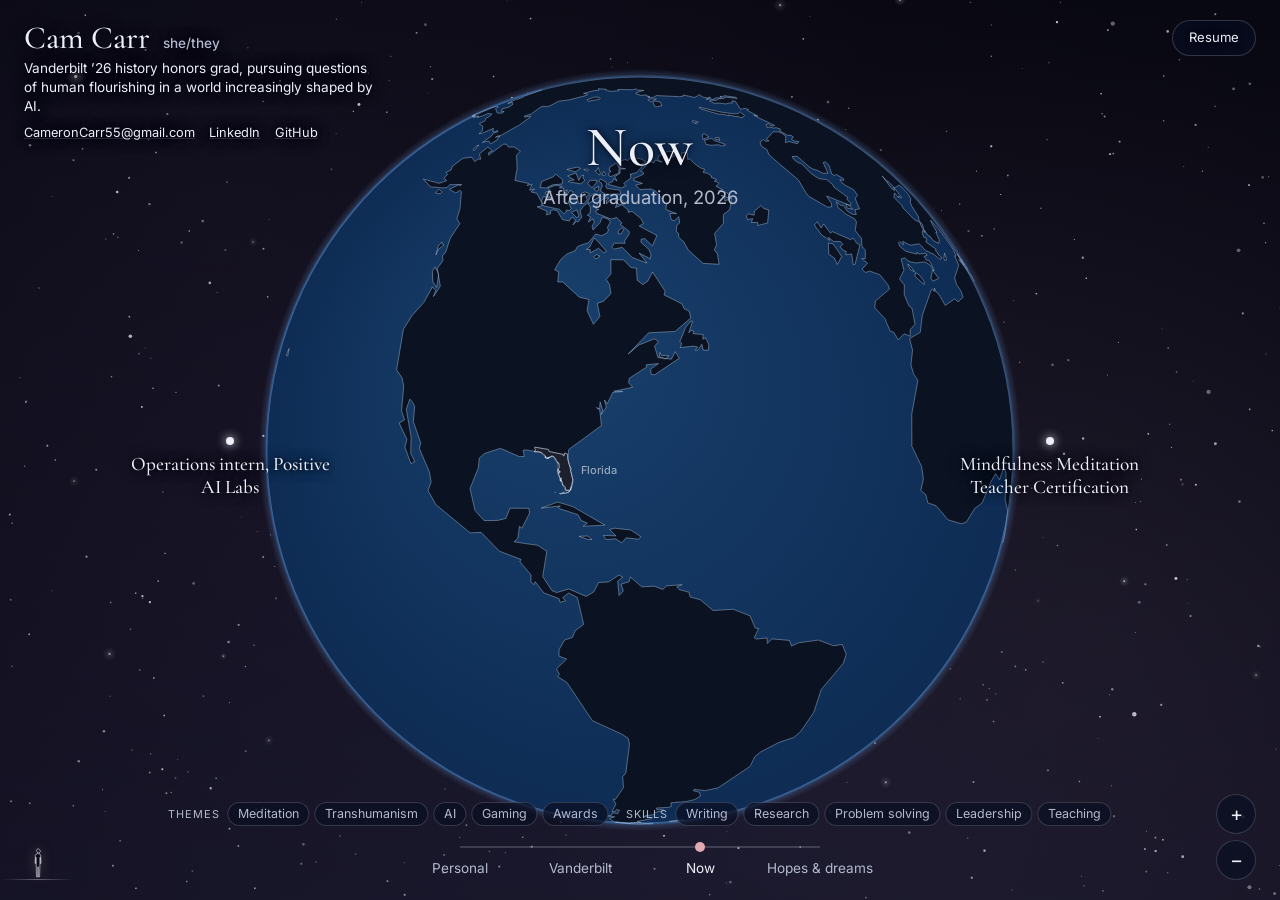
==== index.html @ 21057e34 "Add a plain resume page; correct the Vanderbilt Gaming board story A Resume button (top right, every" ====
<!doctype html>
<html lang="en">
<head>
  <meta charset="utf-8">
  <meta name="viewport" content="width=device-width, initial-scale=1">
  <!-- Link previews (LinkedIn, Slack, iMessage...) read this static text
       without running JavaScript, so it is written out here. main.js still
       sets the tab title from SETTINGS. Keep these in step with content.js. -->
  <title>Cam Carr</title>
  <meta name="description" content="Cam Carr (Cameron Carr): Vanderbilt '26 history honors grad, pursuing questions of human flourishing in a world increasingly shaped by AI. A zoomable map of a life.">
  <link rel="canonical" href="https://cameroncarr-likesfish.github.io/">
  <meta property="og:type" content="website">
  <meta property="og:url" content="https://cameroncarr-likesfish.github.io/">
  <meta property="og:title" content="Cam Carr">
  <meta property="og:description" content="Vanderbilt '26 history honors grad, pursuing questions of human flourishing in a world increasingly shaped by AI. A zoomable map of a life.">
  <meta property="og:image" content="https://cameroncarr-likesfish.github.io/preview.jpg">
  <meta property="og:image:width" content="1200">
  <meta property="og:image:height" content="630">
  <meta property="og:image:alt" content="Cam Carr: a small figure on Earth's horizon under a night sky">
  <meta name="twitter:card" content="summary_large_image">
  <meta name="theme-color" content="#050814">
  <link rel="icon" href="data:image/svg+xml,%3Csvg xmlns='http://www.w3.org/2000/svg' viewBox='0 0 32 32'%3E%3Crect width='32' height='32' rx='7' fill='%23050814'/%3E%3Cpath d='M16 5 L18.2 13.8 L27 16 L18.2 18.2 L16 27 L13.8 18.2 L5 16 L13.8 13.8 Z' fill='%23e3a9b3'/%3E%3C/svg%3E">
  <link rel="stylesheet" href="styles.css">
  <script src="content.js" defer></script>
  <script src="geo.js" defer></script>
  <script src="cosmos.js" defer></script>
  <script src="starfield.js" defer></script>
  <script src="main.js" defer></script>
</head>
<body>
  <!-- Visual layers. Everything below is positioned with CSS, so the order
       here is the keyboard and screen-reader order: header, map, tags,
       timeline, zoom, then the item panel. -->
  <canvas id="sky" aria-hidden="true"></canvas>
  <canvas id="lines" aria-hidden="true"></canvas>

  <header class="site-header">
    <h1 class="identity">
      <span class="identity__name"></span>
      <span class="identity__pronouns"></span>
    </h1>
    <p class="identity__full"></p>
    <p class="identity__tagline"></p>
    <ul class="contact" aria-label="Contact"></ul>
  </header>

  <!-- A plain resume, for visitors who'd rather not zoom. Visible in every era. -->
  <a class="resume-link" href="resume.html"></a>

  <div class="position">
    <div role="status" aria-live="polite">
      <span class="position__label">You are in</span>
      <span class="position__era"></span>
      <span class="position__sub"></span>
    </div>
    <p class="hint"></p>
    <p class="position__sky"></p>
  </div>

  <main id="stage" aria-label="Map of eras">
    <!-- The eras live in #world, which zooms toward an item for a sub-zoom. -->
    <div id="world"></div>
  </main>

  <!-- A sub-zoom: an item's own small sky (e.g. coursework). Filled from
       DETAILS in content.js. -->
  <section class="detail" id="detail" aria-labelledby="detail-title" inert>
    <div class="detail__scroll" data-scrollable>
    <div class="detail__inner">
      <button type="button" class="btn detail__back"></button>
      <h2 class="detail__title" id="detail-title" tabindex="-1"></h2>
      <p class="detail__subtitle"></p>
      <ul class="detail__stats"></ul>
      <div class="detail__groups"></div>
    </div>
    </div>
  </section>

  <!-- A small figure looking up at the sky. It shrinks as the view moves
       toward the future: close in the past, tiny under the open sky. -->
  <div class="figure" aria-hidden="true">
    <span class="figure__ground"></span>
    <svg class="figure__svg" viewBox="0 0 40 100" focusable="false">
      <path d="M18.6 14.6 L18.4 19.5 C15 20 12.5 21 11.6 24 L10.4 50 Q10.5 53 12.2 53 L13.4 31 L14.2 56 L15.2 97 L19.6 97 L20.4 63 L21.2 97 L25.6 97 L26.6 56 L27.4 31 L28.4 53 Q30.2 53 30.2 50 L29.2 24 C28.4 21 26 20 23.2 19.5 L23.4 14.6 Z"/>
      <ellipse cx="21.6" cy="9.6" rx="5.6" ry="7.1" transform="rotate(-40 21.6 9.6)"/>
    </svg>
  </div>

  <div class="tag-bar" role="group">
    <div class="tag-bar__top">
      <p class="tag-bar__status" role="status" aria-live="polite"></p>
      <button type="button" class="tag-bar__clear" hidden></button>
    </div>
    <div class="tag-bar__groups"></div>
  </div>

  <nav class="era-nav" aria-label="Eras">
    <span class="era-nav__track" aria-hidden="true"><span class="era-nav__marker"></span></span>
    <ol class="era-nav__list"></ol>
  </nav>

  <div class="zoom-controls" role="group" aria-label="Zoom">
    <button type="button" class="zoom-btn" data-zoom="in" aria-label="Zoom in, back in time" title="Zoom in: back in time">+</button>
    <button type="button" class="zoom-btn" data-zoom="out" aria-label="Zoom out, forward in time" title="Zoom out: forward in time">&minus;</button>
  </div>

  <aside class="panel" id="panel" aria-labelledby="panel-title" hidden data-scrollable>
    <button type="button" class="panel__close" aria-label="Close panel">&times;</button>
    <p class="panel__era"></p>
    <p class="panel__parent"></p>
    <h2 class="panel__title" id="panel-title" tabindex="-1"></h2>
    <p class="panel__summary"></p>
    <div class="panel__body"></div>
    <ul class="panel__links" aria-label="Links"></ul>
    <ul class="panel__tags" aria-label="Tags"></ul>
    <div class="panel__children"></div>
    <button type="button" class="btn panel__back"></button>
  </aside>

  <dialog class="wall" aria-labelledby="wall-title" aria-describedby="wall-note">
    <h2 class="wall__title" id="wall-title"></h2>
    <div class="wall__note" id="wall-note"></div>
    <p class="wall__text"></p>
    <div class="wall__actions">
      <button type="button" class="btn btn--primary" data-wall="yes"></button>
      <button type="button" class="btn" data-wall="no"></button>
    </div>
  </dialog>

  <!-- The one-line opening, shown once per visit (UI_TEXT.openingLine). -->
  <div class="opening" role="status" aria-live="polite" hidden>
    <p class="opening__line"></p>
  </div>

  <noscript><p class="noscript">This site needs JavaScript to run.</p></noscript>
</body>
</html>
---- styles.css ----
/* styles.css
   All colors and fonts live in the variables below so the look can be swapped
   later. The starfield's own colors live at the top of starfield.js. */

/* Fonts are self-hosted from /fonts (no third-party requests). Both are
   variable fonts, Latin subset, SIL Open Font License (see fonts/OFL-*.txt).
   display.woff2 = Cormorant Garamond, body.woff2 = Inter.
   To swap a font, replace the file and keep the name. */
@font-face {
  font-family: "Site Display";
  src: url("fonts/display.woff2") format("woff2");
  font-weight: 300 700;
  font-display: swap;
}

@font-face {
  font-family: "Site Body";
  src: url("fonts/body.woff2") format("woff2");
  font-weight: 100 900;
  font-display: swap;
}

:root {
  /* Palette: deep navy, soft starlight, one rose accent */
  --bg: #050814;
  --ink: #eceff7;
  --ink-dim: #b3bacd;
  --accent: #e3a9b3;
  --accent-ink: #26131b;                     /* text on an accent background */
  --accent-glow: rgba(227, 169, 179, 0.7);
  --constellation: rgba(227, 169, 179, 0.55);
  --line: rgba(232, 236, 245, 0.18);
  --panel: rgba(10, 15, 34, 0.72);
  --panel-solid: rgba(9, 13, 30, 0.95);
  --backdrop: rgba(4, 6, 15, 0.6);
  --star-glow: rgba(232, 236, 245, 0.5);
  --text-halo: 0 0 14px rgba(5, 8, 20, 0.95), 0 0 4px rgba(5, 8, 20, 0.9);
  --figure-fill: #080b18;
  --figure-rim: rgba(236, 239, 247, 0.6);

  /* Era tints: nearly clear in the open future, closer and warmer toward the
     past. Each is a soft radial wash over the starfield. */
  --era-future: radial-gradient(ellipse at 50% 55%, rgba(20, 30, 70, 0.10), rgba(8, 12, 30, 0.05));
  --era-now: radial-gradient(ellipse at 50% 55%, rgba(30, 44, 90, 0.34), rgba(14, 22, 50, 0.22));
  --era-college: radial-gradient(ellipse at 50% 55%, rgba(48, 50, 104, 0.48), rgba(22, 26, 62, 0.36));
  --era-beneath: radial-gradient(ellipse at 50% 60%, rgba(96, 58, 84, 0.62), rgba(44, 26, 50, 0.5));
  --era-edge: rgba(236, 239, 247, 0.10);
  --detail-bg: radial-gradient(ellipse at 50% 40%, rgba(52, 50, 108, 0.55), rgba(18, 20, 50, 0.72));

  /* Type */
  --font-body: "Site Body", system-ui, -apple-system, "Segoe UI", Roboto, sans-serif;
  --font-display: "Site Display", Georgia, "Times New Roman", serif;

  /* Geometry. --zoom-factor and --nav-count are set from main.js. */
  --zoom-factor: 3.5;
  --era-radius: 28px;
  --nav-count: 4;
  --nav-col: 7.5rem;
}

*, *::before, *::after { box-sizing: border-box; }

html, body {
  margin: 0;
  height: 100%;
  overflow: hidden;
  background: var(--bg);
  color: var(--ink);
  font-family: var(--font-body);
  line-height: 1.5;
}

button { font: inherit; color: inherit; }

[hidden] { display: none !important; }

:focus-visible {
  outline: 2px solid var(--accent);
  outline-offset: 3px;
}

.placeholder { font-style: italic; opacity: 0.7; }

.btn {
  border: 1px solid var(--line);
  background: transparent;
  padding: 0.55rem 1.1rem;
  border-radius: 999px;
  cursor: pointer;
}

.btn:hover { border-color: var(--accent); }

.btn--primary { border-color: var(--accent); color: var(--accent); }

/* ----- Layers ----- */

/* Stack, back to front: sky, constellation lines, eras, fixed UI, panel. */

#sky,
#lines {
  position: fixed;
  inset: 0;
  width: 100%;
  height: 100%;
  z-index: 0;
  pointer-events: none;
}

#lines { z-index: 1; }

#stage {
  position: fixed;
  inset: 0;
  overflow: hidden;
  z-index: 2;
}

.site-header,
.position,
.era-nav,
.zoom-controls,
.tag-bar { z-index: 3; }

/* ----- Eras -----
   Every era is a full-viewport box scaled around the center. Each earlier era
   sits in the middle of the one around it at 1 / --zoom-factor of its size. */

.era {
  position: absolute;
  inset: 0;
  transform-origin: 50% 50%;
  pointer-events: none;
}

.era.is-active { pointer-events: auto; }

/* The eras have no boxes of their own: the cosmos drawn in starfield.js
   (Earth, the Moon, the solar system) shows where you are. */

.era__head {
  position: absolute;
  top: 13%;
  left: 50%;
  transform: translateX(-50%);
  width: min(30rem, 40%);
  text-align: center;
}

.era__title {
  margin: 0;
  font-family: var(--font-display);
  font-weight: 500;
  font-size: clamp(2.1rem, 4.8vw, 3.5rem);
  line-height: 1.1;
  letter-spacing: 0.01em;
  text-shadow: var(--text-halo);
}

.era__title:focus { outline: none; }

.era__subtitle {
  margin: 0.35rem 0 0;
  color: var(--ink-dim);
  font-size: clamp(0.95rem, 1.5vw, 1.15rem);
}

.era__back { margin-top: 0.9rem; font-size: 0.85rem; }

/* The era's NASA photograph: faint, behind the generative stars' glow and
   all text. --sky-opacity is tuned per era (bright images get less). */
.era__sky {
  position: absolute;
  inset: 0;
  border-radius: inherit;
  background-position: center;
  background-size: cover;
  background-repeat: no-repeat;
  opacity: calc(var(--sky-opacity, 0.4) * var(--sky-fade, 1));
  pointer-events: none;
  /* Soft edges, so the photo never reads as a box. */
  -webkit-mask-image: radial-gradient(ellipse at center, #000 45%, transparent 85%);
  mask-image: radial-gradient(ellipse at center, #000 45%, transparent 85%);
}

.era[data-era="future"]  { --sky-opacity: 0.55; }
.era[data-era="now"]     { --sky-opacity: 0.34; }
.era[data-era="college"] { --sky-opacity: 0.3; }
.era[data-era="personal"] { --sky-opacity: 0.32; }

/* The window in the middle of each era where the next-earlier era shows.
   Clicking it zooms in. */
.era__portal {
  position: absolute;
  left: 50%;
  top: 50%;
  /* A circle around Earth at the centre of the view. */
  width: calc(min(100vw, 100vh) / var(--zoom-factor));
  height: calc(min(100vw, 100vh) / var(--zoom-factor));
  transform: translate(-50%, -50%);
  background: transparent;
  border: 1px solid transparent;
  border-radius: 50%;
  cursor: zoom-in;
  transition: border-color 0.2s;
}

.era__portal:hover { border-color: rgba(227, 169, 179, 0.45); }

/* Personal items stay hidden until the visitor crosses the wall. */
body:not(.wall-crossed) .era[data-era="personal"] :is(.item, .era__back) { visibility: hidden; }

/* ----- Items ----- */

.item {
  position: absolute;
  width: min(15rem, 28vw);
  transform: translate(-50%, -50%);
  padding: 0.5rem 0.6rem;
  background: none;
  border: 1px solid transparent;
  border-radius: 12px;
  text-align: center;
  text-shadow: var(--text-halo);
  cursor: pointer;
}

.item:hover .item__title,
.item.is-selected .item__title { color: var(--accent); }

.item.is-selected { border-color: var(--line); }

.item__star {
  display: block;
  width: 8px;
  height: 8px;
  margin: 0 auto 0.5rem;
  border-radius: 50%;
  background: var(--ink);
  box-shadow: 0 0 8px 2px var(--star-glow);
}

.item__parent {
  display: block;
  margin-bottom: 0.15rem;
  font-size: 0.7rem;
  text-transform: uppercase;
  letter-spacing: 0.07em;
  color: var(--accent);
}

.item__title {
  display: block;
  font-family: var(--font-display);
  font-weight: 500;
  font-size: 1.2rem;
  line-height: 1.2;
  transition: color 0.2s;
}

.item__summary {
  display: -webkit-box;
  -webkit-line-clamp: 2;
  -webkit-box-orient: vertical;
  overflow: hidden;
  margin-top: 0.25rem;
  font-size: 0.85rem;
  line-height: 1.35;
  color: var(--ink-dim);
}

/* ----- Header: identity + contact ----- */

.site-header {
  position: fixed;
  top: 1.25rem;
  left: 1.5rem;
  max-width: min(22rem, 30vw);
}

.site-header,
.position { text-shadow: var(--text-halo); }

.identity {
  margin: 0;
  font-family: var(--font-display);
  font-weight: 500;
  font-size: 2rem;
  line-height: 1.15;
}

/* One line on who she is, right under the name. */
.identity__tagline {
  margin: 0.15rem 0 0.45rem;
  font-size: 0.85rem;
  line-height: 1.4;
  color: var(--ink);
}

.identity__pronouns {
  font-family: var(--font-body);
  font-size: 0.85rem;
  color: var(--ink-dim);
  margin-left: 0.35rem;
}

.identity__full {
  margin: 0.1rem 0 0.35rem;
  font-size: 0.9rem;
  color: var(--ink-dim);
}

.contact {
  list-style: none;
  margin: 0;
  padding: 0;
  display: flex;
  flex-wrap: wrap;
  gap: 0 0.9rem;
  font-size: 0.8rem;
  color: var(--ink-dim);
}

.contact a { color: var(--ink); text-decoration-color: var(--line); }
.contact a:hover { text-decoration-color: var(--accent); }

/* ----- Resume link: top right, in every era ----- */

.resume-link {
  position: fixed;
  top: 1.25rem;
  right: 1.5rem;
  z-index: 3;
  padding: 0.45rem 1rem;
  border: 1px solid var(--line);
  border-radius: 999px;
  background: var(--panel);
  color: var(--ink);
  font-size: 0.82rem;
  text-decoration: none;
  text-shadow: var(--text-halo);
}

.resume-link:hover { border-color: var(--accent); color: var(--accent); }

/* ----- Position indicator + hint ----- */

.position {
  position: fixed;
  top: 1.25rem;
  right: 1.5rem;
  max-width: min(18rem, 30vw);
  text-align: right;
  font-size: 0.9rem;
  line-height: 1.3;
}

.position__label {
  display: block;
  font-size: 0.75rem;
  text-transform: uppercase;
  letter-spacing: 0.08em;
  color: var(--ink-dim);
}

.position__era {
  display: block;
  font-family: var(--font-display);
  font-size: 1.15rem;
  color: var(--accent);
}

.position__sub { display: block; color: var(--ink-dim); }

.hint { margin: 0.4rem 0 0; font-size: 0.75rem; color: var(--ink-dim); }

.position__sky {
  margin: 0.3rem 0 0;
  font-size: 0.68rem;
  color: var(--ink-dim);
  opacity: 0.8;
}

/* ----- Era navigation: a timeline along the bottom, past on the left ----- */

.era-nav {
  position: fixed;
  left: 50%;
  bottom: 1.1rem;
  transform: translateX(-50%);
  --pos: 0;
}

.era-nav__track {
  position: relative;
  display: block;
  height: 2px;
  margin: 0 calc(var(--nav-col) / 2) 0.35rem;
  background: var(--line);
}

.era-nav__marker {
  position: absolute;
  top: 50%;
  left: 0;
  width: 10px;
  height: 10px;
  margin: -5px 0 0 -5px;
  border-radius: 50%;
  background: var(--accent);
  transform: translateX(calc(var(--pos) * var(--nav-col)));
}

.era-nav__list {
  list-style: none;
  margin: 0;
  padding: 0;
  display: grid;
  grid-template-columns: repeat(var(--nav-count), var(--nav-col));
}

.era-nav__btn {
  display: block;
  width: 100%;
  padding: 0.25rem;
  background: none;
  border: 0;
  font-size: 0.85rem;
  color: var(--ink-dim);
  cursor: pointer;
}

.era-nav__btn:hover,
.era-nav__btn[aria-current] { color: var(--ink); }

/* ----- Zoom buttons ----- */

.zoom-controls {
  position: fixed;
  right: 1.5rem;
  bottom: 1.25rem;
  display: flex;
  flex-direction: column;
  gap: 0.4rem;
}

.zoom-btn {
  width: 2.5rem;
  height: 2.5rem;
  border-radius: 50%;
  border: 1px solid var(--line);
  background: var(--panel);
  font-size: 1.25rem;
  line-height: 1;
  cursor: pointer;
}

.zoom-btn:hover { border-color: var(--accent); }

.zoom-btn[aria-disabled="true"] { opacity: 0.35; cursor: default; }

/* ----- Item panel ----- */

.panel {
  position: fixed;
  top: 7rem;
  right: 1.5rem;
  max-height: calc(100vh - 13rem);
  width: min(26rem, calc(100vw - 3rem));
  z-index: 4;
  overflow-y: auto;
  padding: 1.5rem 1.5rem 2rem;
  background: var(--panel-solid);
  border: 1px solid var(--line);
  border-radius: 16px;
  opacity: 0;
  transform: translateX(1rem);
  transition: opacity 0.25s, transform 0.25s;
}

.panel.is-open { opacity: 1; transform: none; }

/* Opened from a right-hand item, the panel sits on the left. */
.panel.panel--left {
  right: auto;
  left: 1.5rem;
  top: 11rem;                            /* below the header; main.js fits it exactly */
  max-height: calc(100vh - 17rem);
  transform: translateX(-1rem);
}
.panel.panel--left.is-open { transform: none; }

.panel__close {
  position: absolute;
  top: 0.75rem;
  right: 0.75rem;
  width: 2rem;
  height: 2rem;
  border: 0;
  border-radius: 50%;
  background: none;
  font-size: 1.4rem;
  line-height: 1;
  color: var(--ink-dim);
  cursor: pointer;
}

.panel__close:hover { color: var(--ink); }

.panel__era {
  margin: 0;
  font-size: 0.75rem;
  text-transform: uppercase;
  letter-spacing: 0.08em;
  color: var(--ink-dim);
}

.panel__parent {
  margin: 0.2rem 0 0;
  font-size: 0.75rem;
  text-transform: uppercase;
  letter-spacing: 0.07em;
  color: var(--accent);
}

.panel__parent:empty { display: none; }

.panel__title {
  margin: 0.3rem 2rem 0.5rem 0;
  font-family: var(--font-display);
  font-weight: 400;
  font-size: 1.6rem;
  line-height: 1.2;
}

.panel__title:focus { outline: none; }

.panel__summary { margin: 0 0 1rem; color: var(--ink-dim); }

.panel__body p { margin: 0 0 1rem; }

.panel__links {
  list-style: none;
  margin: 0 0 1rem;
  padding: 0;
  display: flex;
  flex-wrap: wrap;
  gap: 0.5rem;
}

.panel__links a { display: inline-block; text-decoration: none; font-size: 0.9rem; }

.panel__tags {
  list-style: none;
  margin: 1rem 0 0;
  padding: 0;
  display: flex;
  flex-wrap: wrap;
  gap: 0.4rem;
}

.panel__tags li {
  padding: 0.15rem 0.6rem;
  border: 1px solid var(--line);
  border-radius: 999px;
  font-size: 0.8rem;
  color: var(--ink-dim);
}

.panel__children h3 {
  margin: 1.5rem 0 0.5rem;
  font-size: 0.75rem;
  font-weight: 400;
  text-transform: uppercase;
  letter-spacing: 0.08em;
  color: var(--ink-dim);
}

.panel__children .btn { margin: 0 0.4rem 0.4rem 0; }

.panel__back { margin-top: 1.5rem; }

/* ----- The wall prompt ----- */

.wall {
  max-width: min(34rem, calc(100vw - 2rem));
  max-height: calc(100vh - 2rem);
  overflow-y: auto;
  padding: 2rem;
  border: 1px solid var(--line);
  border-radius: 16px;
  background: var(--panel-solid);
  color: var(--ink);
  text-align: center;
}

.wall::backdrop { background: var(--backdrop); }

.wall__title {
  margin: 0 0 1rem;
  font-family: var(--font-display);
  font-weight: 500;
  font-size: 1.6rem;
  line-height: 1.2;
}

.wall__note {
  text-align: left;
  font-size: 0.95rem;
  line-height: 1.6;
  color: var(--ink);
}

.wall__note p { margin: 0 0 0.9rem; }

.wall__text {
  margin: 0 0 1.5rem;
  font-family: var(--font-display);
  font-size: 1.35rem;
  line-height: 1.35;
}

.wall__actions {
  display: flex;
  flex-wrap: wrap;
  justify-content: center;
  gap: 0.75rem;
}

/* ----- The figure: someone looking up at the sky -----
   --figure-h is set from main.js. It shrinks toward the future. */

.figure {
  --figure-h: 50px;
  position: fixed;
  left: 2rem;
  bottom: 1.4rem;
  z-index: 3;
  pointer-events: none;
}

.figure__svg {
  display: block;
  height: var(--figure-h);
  width: auto;
  overflow: visible;
  fill: var(--figure-fill);
  stroke: var(--figure-rim);
  stroke-width: 1;
  vector-effect: non-scaling-stroke;
  filter: drop-shadow(0 0 6px rgba(227, 169, 179, 0.25));
}

.figure__svg * { vector-effect: non-scaling-stroke; }

/* A faint strip of ground light under their feet. */
.figure__ground {
  position: absolute;
  left: 50%;
  bottom: -2px;
  width: calc(var(--figure-h) * 1.6 + 24px);
  height: 1px;
  transform: translateX(-50%);
  background: linear-gradient(90deg, transparent, rgba(236, 239, 247, 0.35), transparent);
}

/* ----- Tag filter: lit and dimmed items ----- */

.item { transition: opacity 0.3s; }

body.is-filtering .item { opacity: 0.25; }
body.is-filtering .item.is-lit { opacity: 1; }

.item__star { transition: transform 0.3s, background 0.3s, box-shadow 0.3s; }

.item.is-lit .item__star {
  background: #fff;
  box-shadow: 0 0 10px 3px var(--accent-glow);
  transform: scale(1.5);
}

/* ----- Tag bar (above the timeline) ----- */

.tag-bar {
  position: fixed;
  left: 50%;
  bottom: 4.6rem;
  transform: translateX(-50%);
  width: max-content;
  max-width: calc(100vw - 9rem);
  text-align: center;
}

.tag-bar__top {
  display: flex;
  justify-content: center;
  align-items: baseline;
  gap: 0.6rem;
}

.tag-bar__status {
  margin: 0 0 0.4rem;
  font-size: 0.8rem;
  color: var(--accent);
}

.tag-bar__status:empty { margin: 0; }

.tag-bar__clear {
  padding: 0;
  border: 0;
  background: none;
  font-size: 0.8rem;
  color: var(--ink-dim);
  text-decoration: underline;
  text-decoration-color: var(--line);
  cursor: pointer;
}

.tag-bar__clear:hover { color: var(--ink); }

.tag-bar__groups {
  display: flex;
  flex-wrap: wrap;
  justify-content: center;
  gap: 0.35rem 1.1rem;
}

.tag-group {
  display: flex;
  flex-wrap: wrap;
  justify-content: center;
  align-items: center;
  gap: 0.3rem;
}

.tag-group__label {
  margin-right: 0.2rem;
  font-size: 0.68rem;
  text-transform: uppercase;
  letter-spacing: 0.08em;
  color: var(--ink-dim);
}

.tag {
  padding: 0.12rem 0.6rem;
  border: 1px solid var(--line);
  border-radius: 999px;
  background: var(--panel);
  font-size: 0.78rem;
  color: var(--ink-dim);
  cursor: pointer;
  transition: color 0.2s, border-color 0.2s, background 0.2s;
}

.tag:hover { color: var(--ink); border-color: var(--accent); }

.tag[aria-pressed="true"] {
  background: var(--accent);
  border-color: var(--accent);
  color: var(--accent-ink);
}

/* ----- The opening line ----- */

.opening {
  position: fixed;
  inset: 0;
  z-index: 6;
  pointer-events: none;                 /* clicks and scrolls go straight through */
  display: grid;
  place-items: center;
  padding: 2rem;
  background: rgba(5, 8, 20, 0.86);
  opacity: 0;
  transition: opacity 0.9s ease;
}

.opening.is-shown { opacity: 1; }

.opening__line {
  max-width: 34rem;
  margin: 0;
  text-align: center;
  font-family: var(--font-display);
  font-weight: 500;
  font-size: clamp(1.5rem, 3.2vw, 2.3rem);
  line-height: 1.3;
  text-shadow: var(--text-halo);
}

.noscript {
  position: fixed;
  inset: 0;
  display: grid;
  place-items: center;
  z-index: 4;
}

/* ----- Sub-zoom: an item's own sky (e.g. coursework) -----
   main.js scales and moves this layer out of the item's star. */

#world {
  position: absolute;
  inset: 0;
  transform-origin: 50% 50%;
}

.detail {
  position: fixed;
  inset: 0;
  z-index: 2;
  transform-origin: 50% 50%;
  border-radius: var(--era-radius);
  background: var(--detail-bg);
  box-shadow: inset 0 0 0 1px var(--era-edge);
  visibility: hidden;
  opacity: 0;
  /* Fade the scrolling list out before it reaches the header and timeline.
     (On the outer layer: a mask on the scroller would move with its content.) */
  -webkit-mask-image: linear-gradient(to bottom, transparent 0, transparent 6.5rem, #000 9.5rem, #000 calc(100% - 8.5rem), transparent calc(100% - 5rem));
  mask-image: linear-gradient(to bottom, transparent 0, transparent 6.5rem, #000 9.5rem, #000 calc(100% - 8.5rem), transparent calc(100% - 5rem));
}

/* The scrolling part. */
.detail__scroll {
  position: absolute;
  inset: 0;
  overflow-y: auto;
  overscroll-behavior: contain;
  padding: 9.5rem 1.5rem 8.5rem;
  scrollbar-width: thin;
  scrollbar-color: var(--line) transparent;
}

.detail__inner {
  max-width: 70rem;
  margin: 0 auto;
  text-align: center;
}

.detail__back { font-size: 0.85rem; margin-bottom: 1.25rem; }

.detail__title {
  margin: 0;
  font-family: var(--font-display);
  font-weight: 500;
  font-size: clamp(2rem, 4.5vw, 3.2rem);
  line-height: 1.1;
  text-shadow: var(--text-halo);
}

.detail__title:focus { outline: none; }

.detail__subtitle {
  margin: 0.35rem 0 0;
  color: var(--ink-dim);
}

.detail__stats {
  list-style: none;
  margin: 1rem 0 0;
  padding: 0;
  display: flex;
  flex-wrap: wrap;
  justify-content: center;
  gap: 0.4rem;
}

.detail__stats li {
  padding: 0.15rem 0.7rem;
  border: 1px solid var(--line);
  border-radius: 999px;
  font-size: 0.8rem;
  color: var(--ink);
  background: var(--panel);
}

.detail__groups {
  display: grid;
  grid-template-columns: repeat(auto-fit, minmax(17rem, 1fr));
  gap: 2rem 2.75rem;
  margin-top: 2.5rem;
  text-align: left;
}

.cluster__label {
  margin: 0 0 0.6rem;
  font-size: 0.75rem;
  font-weight: 500;
  text-transform: uppercase;
  letter-spacing: 0.1em;
  color: var(--accent);
}

.cluster__list {
  position: relative;
  list-style: none;
  margin: 0;
  padding: 0 0 0 2.4rem;
}

.cluster__lines {
  position: absolute;
  inset: 0;
  width: 100%;
  height: 100%;
  overflow: visible;
  pointer-events: none;
}

.cluster__lines polyline {
  fill: none;
  stroke: var(--constellation);
  stroke-width: 1;
}

.course {
  position: relative;
  padding: 0.4rem 0;
  text-shadow: var(--text-halo);
}

.course__star {
  position: absolute;
  left: calc(-2.4rem + var(--dx, 8px));
  top: 0.85rem;
  width: 7px;
  height: 7px;
  margin: -3.5px 0 0 -3.5px;
  border-radius: 50%;
  background: #fff;
  box-shadow: 0 0 8px 2px var(--star-glow);
}

.course__top {
  display: flex;
  justify-content: space-between;
  align-items: baseline;
  gap: 0.75rem;
}

.course__name {
  font-family: var(--font-display);
  font-weight: 500;
  font-size: 1.1rem;
  line-height: 1.25;
}

.course__grade {
  flex: none;
  font-size: 0.85rem;
  font-weight: 500;
  color: var(--accent);
}

.course__meta {
  display: block;
  font-size: 0.78rem;
  color: var(--ink-dim);
}

/* Inside a sub-zoom the tag filter doesn't apply. */
body.in-detail .tag-bar { visibility: hidden; }

body.is-fading .detail { opacity: 0 !important; transition: opacity 0.16s ease; }

/* Items that open a sub-zoom get a faint ring around their star. */
.item--zoomable { cursor: zoom-in; }

.item--zoomable .item__star {
  outline: 1px solid var(--accent);
  outline-offset: 4px;
}

/* ----- Accessibility helpers ----- */

/* Visible to screen readers only. */
.sr-only {
  position: absolute;
  width: 1px;
  height: 1px;
  margin: -1px;
  padding: 0;
  overflow: hidden;
  clip: rect(0 0 0 0);
  white-space: nowrap;
  border: 0;
}

/* Focus rings: one clear style everywhere, drawn outside the control. */
.item:focus-visible,
.era__portal:focus-visible,
.tag:focus-visible,
.era-nav__btn:focus-visible,
.zoom-btn:focus-visible,
.btn:focus-visible,
.panel__close:focus-visible,
.tag-bar__clear:focus-visible,
.resume-link:focus-visible,
.contact a:focus-visible {
  outline: 2px solid var(--accent);
  outline-offset: 3px;
}

.item:focus-visible .item__title { color: var(--accent); }
.era__portal:focus-visible { border-color: var(--accent); }

/* The map owns touch gestures (pinch and swipe move through time). */
#stage { touch-action: none; }
html, body { overscroll-behavior: none; }

/* ----- Reduced motion: fades instead of zooms ----- */

#stage,
#lines { transition: opacity 0.16s ease; }

body.is-fading #stage,
body.is-fading #lines { opacity: 0; }

@media (prefers-reduced-motion: reduce) {
  .panel { transform: none; }
  .item__star { transition: none; }
  .item.is-lit .item__star { transform: none; }
}

/* ----- Short screens: drop item summaries so items don't collide ----- */

@media (max-height: 640px) {
  .item__summary { display: none; }
  .item__star { margin-bottom: 0.3rem; }
  .era__head { top: 11%; }
}

/* ----- Phones and narrow windows ----- */

@media (max-width: 700px) {
  :root { --nav-col: 5.2rem; }

  .site-header { top: 0.75rem; left: 1rem; max-width: 58vw; }
  .identity { font-size: 1.45rem; }
  .identity__tagline { font-size: 0.72rem; margin-bottom: 0.3rem; }
  .identity__full { display: none; }   /* the name and tagline say enough on a phone */

  /* The timeline already shows where you are; keep the label for screen
     readers only, so the top of a small screen stays clear. */
  .position > [role="status"] {
    position: absolute;
    width: 1px;
    height: 1px;
    overflow: hidden;
    clip: rect(0 0 0 0);
    white-space: nowrap;
  }
  .identity__pronouns { font-size: 0.75rem; }
  .identity__full { font-size: 0.8rem; margin-bottom: 0.2rem; }
  .contact { font-size: 0.72rem; gap: 0 0.6rem; }

  .position { top: 0.75rem; right: 1rem; max-width: 38vw; font-size: 0.8rem; }
  .resume-link { top: 0.85rem; right: 1rem; padding: 0.35rem 0.8rem; font-size: 0.75rem; }
  .position__label { font-size: 0.65rem; }
  .position__era { font-size: 1rem; }
  .hint { font-size: 0.68rem; }

  .era__head { top: 17%; width: 70%; }
  .era__title { font-size: 1.9rem; }
  .era__subtitle { font-size: 0.9rem; }
  .era__back { font-size: 0.78rem; padding: 0.4rem 0.8rem; }

  .item { width: 31vw; padding: 0.3rem; }
  .item__title { font-size: 0.98rem; }
  .item__summary { display: none; }
  .item__parent { font-size: 0.66rem; }
  .item__star { margin-bottom: 0.3rem; }

  /* Tags: one row that scrolls sideways. */
  .tag-bar {
    bottom: 3.9rem;
    left: 0;
    right: 0;
    width: auto;
    max-width: none;
    transform: none;
  }
  .tag-bar__groups {
    flex-wrap: nowrap;
    justify-content: flex-start;
    overflow-x: auto;
    padding: 0.3rem 1rem;
    scrollbar-width: none;
    /* Fade the right edge to hint that the row scrolls. */
    -webkit-mask-image: linear-gradient(90deg, #000 85%, transparent);
    mask-image: linear-gradient(90deg, #000 85%, transparent);
  }
  .tag-bar__groups::-webkit-scrollbar { display: none; }
  .tag-group { flex-wrap: nowrap; }
  .tag { white-space: nowrap; }

  .era-nav { bottom: 0.6rem; }
  .era-nav__btn { font-size: 0.72rem; line-height: 1.2; }

  .zoom-controls { right: 1rem; bottom: 7.4rem; }
  .zoom-btn { width: 2.25rem; height: 2.25rem; font-size: 1.1rem; }

  .figure { left: 1.1rem; bottom: 7.6rem; }

  /* In a sub-zoom the list needs the width; its back button and the
     timeline are the way out. */
  body.in-detail .zoom-controls,
  body.in-detail .figure { visibility: hidden; }
  .detail__scroll { padding: 8.5rem 1rem 6rem; }
  .figure__svg { height: calc(var(--figure-h) * 0.7); }

  /* The panel becomes a sheet along the bottom. */
  .panel,
  .panel.panel--left {
    top: auto;
    left: 0.5rem;
    right: 0.5rem;
    bottom: 0.5rem;
    width: auto;
    max-height: 72vh;
    padding: 1.25rem 1.25rem 1.5rem;
    transform: translateY(1rem);
  }
  .panel.is-open { transform: none; }
}

/* ----- Decluttering (owner, 2026-09-30) ----- */

/* Titles only on the map; the summary is in the item's panel (and still
   read to screen readers as the item's description). */
.item__summary { display: none !important; }

/* The "You are in" box repeated the big era title and the timeline. It stays
   for screen readers only. */
.position {
  position: absolute !important;
  width: 1px;
  height: 1px;
  overflow: hidden;
  clip: rect(0 0 0 0);
  white-space: nowrap;
}

/* A slimmer header: name and pronouns everywhere. The tagline and contact
   links belong to Now, the present-day self, and fade out elsewhere. */
.identity__full { display: none; }

.identity__tagline,
.contact { transition: opacity 0.35s ease, visibility 0.35s; }

body:not([data-era="now"]) .identity__tagline,
body:not([data-era="now"]) .contact {
  opacity: 0;
  visibility: hidden;
}
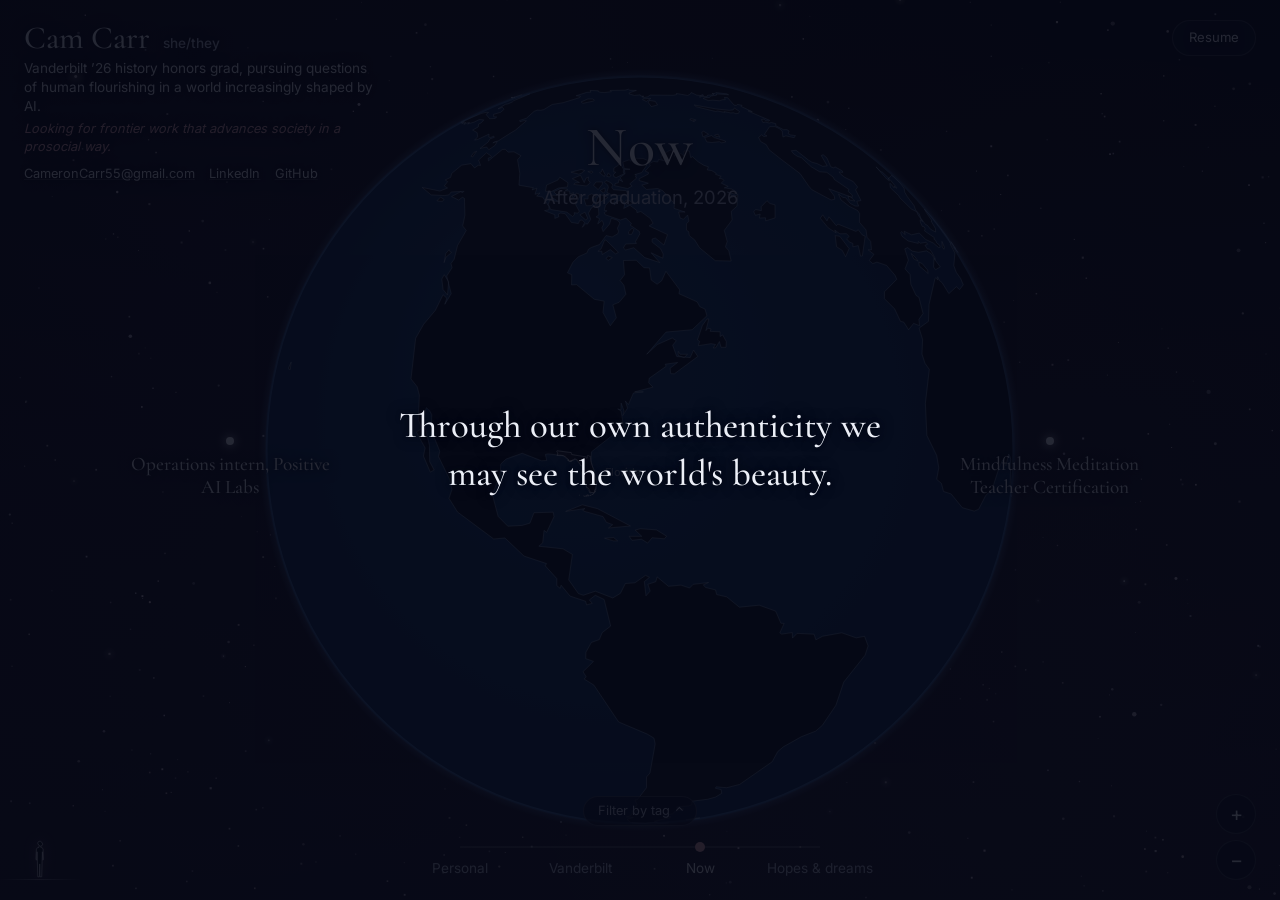
==== commit 9a640205: "Polish: zoom hint, finer coasts, a Filter button, fewer superlatives A first-visit hint beside the +" ====
--- a/index.html
+++ b/index.html
@@ -41,6 +41,7 @@
     </h1>
     <p class="identity__full"></p>
     <p class="identity__tagline"></p>
+    <p class="identity__seeking"></p>
     <ul class="contact" aria-label="Contact"></ul>
   </header>
 
@@ -53,7 +54,6 @@
       <span class="position__era"></span>
       <span class="position__sub"></span>
     </div>
-    <p class="hint"></p>
     <p class="position__sky"></p>
   </div>
 
@@ -86,18 +86,23 @@
     </svg>
   </div>
 
+  <!-- The tag filter: one button that opens the tags above it. -->
   <div class="tag-bar" role="group">
     <div class="tag-bar__top">
+      <button type="button" class="tag-bar__toggle" aria-expanded="false" aria-controls="tag-groups"></button>
       <p class="tag-bar__status" role="status" aria-live="polite"></p>
       <button type="button" class="tag-bar__clear" hidden></button>
     </div>
-    <div class="tag-bar__groups"></div>
+    <div class="tag-bar__groups" id="tag-groups" hidden></div>
   </div>
 
   <nav class="era-nav" aria-label="Eras">
     <span class="era-nav__track" aria-hidden="true"><span class="era-nav__marker"></span></span>
     <ol class="era-nav__list"></ol>
   </nav>
+
+  <!-- First-visit hint beside the zoom buttons; gone after the first zoom. -->
+  <p class="zoom-hint" hidden></p>
 
   <div class="zoom-controls" role="group" aria-label="Zoom">
     <button type="button" class="zoom-btn" data-zoom="in" aria-label="Zoom in, back in time" title="Zoom in: back in time">+</button>
--- a/styles.css
+++ b/styles.css
@@ -143,7 +143,7 @@
   top: 13%;
   left: 50%;
   transform: translateX(-50%);
-  width: min(30rem, 40%);
+  width: min(42rem, 64%);
   text-align: center;
 }
 
@@ -165,7 +165,11 @@
   font-size: clamp(0.95rem, 1.5vw, 1.15rem);
 }
 
-.era__back { margin-top: 0.9rem; font-size: 0.85rem; }
+.era__back {
+  margin-top: 0.9rem;
+  font-size: 0.85rem;
+  background: var(--panel-solid);
+}
 
 /* The era's NASA photograph: faint, behind the generative stars' glow and
    all text. --sky-opacity is tuned per era (bright images get less). */
@@ -297,6 +301,17 @@
   color: var(--ink);
 }
 
+/* What she's looking for, under the tagline. */
+.identity__seeking {
+  margin: -0.2rem 0 0.5rem;
+  font-size: 0.8rem;
+  line-height: 1.4;
+  font-style: italic;
+  color: var(--accent);
+}
+
+.identity__seeking:empty { display: none; }
+
 .identity__pronouns {
   font-family: var(--font-body);
   font-size: 0.85rem;
@@ -372,8 +387,6 @@
 
 .position__sub { display: block; color: var(--ink-dim); }
 
-.hint { margin: 0.4rem 0 0; font-size: 0.75rem; color: var(--ink-dim); }
-
 .position__sky {
   margin: 0.3rem 0 0;
   font-size: 0.68rem;
@@ -458,6 +471,38 @@
 .zoom-btn:hover { border-color: var(--accent); }
 
 .zoom-btn[aria-disabled="true"] { opacity: 0.35; cursor: default; }
+
+/* ----- Zoom hint: first visit only, beside the buttons ----- */
+
+.zoom-hint {
+  position: fixed;
+  right: 5rem;
+  bottom: 1.3rem;
+  z-index: 3;
+  max-width: 17rem;
+  margin: 0;
+  text-align: right;
+  font-size: 0.95rem;
+  line-height: 1.4;
+  text-shadow: var(--text-halo);
+  pointer-events: none;
+  opacity: 0;
+  transform: translateX(0.5rem);
+  transition: opacity 0.6s ease, transform 0.6s ease;
+}
+
+.zoom-hint.is-shown { opacity: 1; transform: none; }
+
+.zoom-hint__how { display: block; color: var(--ink); }
+.zoom-hint__buttons { display: block; margin-top: 0.2rem; color: var(--ink-dim); }
+
+/* While the hint shows, the buttons it points to glow softly. */
+body.hint-on .zoom-btn {
+  border-color: var(--accent);
+  box-shadow: 0 0 12px rgba(227, 169, 179, 0.35);
+}
+
+.zoom-btn { transition: border-color 0.4s, box-shadow 0.4s; }
 
 /* ----- Item panel ----- */
 
@@ -688,23 +733,59 @@
   transform: translateX(-50%);
   width: max-content;
   max-width: calc(100vw - 9rem);
+  display: flex;
+  flex-direction: column-reverse;     /* the tags open above the button */
+  align-items: center;
+  gap: 0.5rem;
   text-align: center;
 }
 
 .tag-bar__top {
   display: flex;
   justify-content: center;
-  align-items: baseline;
-  gap: 0.6rem;
-}
+  align-items: center;
+  flex-wrap: wrap;
+  gap: 0.3rem 0.7rem;
+}
+
+.tag-bar__toggle {
+  padding: 0.3rem 0.9rem;
+  border: 1px solid var(--line);
+  border-radius: 999px;
+  background: var(--panel);
+  font-size: 0.8rem;
+  color: var(--ink-dim);
+  cursor: pointer;
+  transition: color 0.2s, border-color 0.2s;
+}
+
+.tag-bar__toggle::after {
+  content: "";
+  display: inline-block;
+  width: 0.38em;
+  height: 0.38em;
+  margin: 0 0 0.18em 0.5em;
+  border-right: 1px solid currentColor;
+  border-bottom: 1px solid currentColor;
+  transform: rotate(-135deg);           /* a small chevron pointing up */
+  vertical-align: middle;
+  transition: transform 0.2s;
+}
+
+.tag-bar__toggle[aria-expanded="true"]::after { transform: rotate(45deg); margin-bottom: 0.32em; }
+
+.tag-bar__toggle:hover,
+.tag-bar__toggle[aria-expanded="true"],
+.tag-bar__toggle.is-active { color: var(--ink); border-color: var(--accent); }
 
 .tag-bar__status {
-  margin: 0 0 0.4rem;
+  margin: 0;
   font-size: 0.8rem;
   color: var(--accent);
-}
-
-.tag-bar__status:empty { margin: 0; }
+  text-shadow: var(--text-halo);
+}
+
+.tag-bar__status:empty { display: none; }
 
 .tag-bar__clear {
   padding: 0;
@@ -721,9 +802,14 @@
 
 .tag-bar__groups {
   display: flex;
-  flex-wrap: wrap;
-  justify-content: center;
-  gap: 0.35rem 1.1rem;
+  flex-direction: column;
+  align-items: center;
+  gap: 0.45rem;
+  padding: 0.75rem 1rem;
+  border: 1px solid var(--line);
+  border-radius: 14px;
+  background: var(--panel-solid);
+  box-shadow: 0 10px 30px rgba(0, 0, 0, 0.4);
 }
 
 .tag-group {
@@ -997,6 +1083,7 @@
 .btn:focus-visible,
 .panel__close:focus-visible,
 .tag-bar__clear:focus-visible,
+.tag-bar__toggle:focus-visible,
 .resume-link:focus-visible,
 .contact a:focus-visible {
   outline: 2px solid var(--accent);
@@ -1039,7 +1126,14 @@
 
   .site-header { top: 0.75rem; left: 1rem; max-width: 58vw; }
   .identity { font-size: 1.45rem; }
-  .identity__tagline { font-size: 0.72rem; margin-bottom: 0.3rem; }
+  .identity__tagline { font-size: 0.72rem; margin: 0.4rem 0 0.3rem; }
+  .identity__seeking { font-size: 0.72rem; margin-top: -0.15rem; }
+  /* Below the name, the header can use the full width: the Resume button
+     only shares the first line. */
+  .site-header { max-width: calc(100vw - 2rem); }
+  .identity { max-width: calc(100vw - 8rem); }
+  /* In Now the header is taller, so the era title sits a little lower. */
+  .era[data-era="now"] .era__head { top: 21%; }
   .identity__full { display: none; }   /* the name and tagline say enough on a phone */
 
   /* The timeline already shows where you are; keep the label for screen
@@ -1060,7 +1154,6 @@
   .resume-link { top: 0.85rem; right: 1rem; padding: 0.35rem 0.8rem; font-size: 0.75rem; }
   .position__label { font-size: 0.65rem; }
   .position__era { font-size: 1rem; }
-  .hint { font-size: 0.68rem; }
 
   .era__head { top: 17%; width: 70%; }
   .era__title { font-size: 1.9rem; }
@@ -1073,28 +1166,20 @@
   .item__parent { font-size: 0.66rem; }
   .item__star { margin-bottom: 0.3rem; }
 
-  /* Tags: one row that scrolls sideways. */
+  /* Tags: the button sits above the timeline; the list opens as a card. */
   .tag-bar {
     bottom: 3.9rem;
-    left: 0;
-    right: 0;
-    width: auto;
-    max-width: none;
-    transform: none;
+    max-width: calc(100vw - 2rem);
   }
-  .tag-bar__groups {
-    flex-wrap: nowrap;
-    justify-content: flex-start;
-    overflow-x: auto;
-    padding: 0.3rem 1rem;
-    scrollbar-width: none;
-    /* Fade the right edge to hint that the row scrolls. */
-    -webkit-mask-image: linear-gradient(90deg, #000 85%, transparent);
-    mask-image: linear-gradient(90deg, #000 85%, transparent);
+  .tag-bar__groups { padding: 0.65rem 0.75rem; }
+  .tag { white-space: nowrap; }
+
+  .zoom-hint {
+    right: 4rem;
+    bottom: 7.5rem;
+    max-width: min(13rem, 52vw);
+    font-size: 0.78rem;
   }
-  .tag-bar__groups::-webkit-scrollbar { display: none; }
-  .tag-group { flex-wrap: nowrap; }
-  .tag { white-space: nowrap; }
 
   .era-nav { bottom: 0.6rem; }
   .era-nav__btn { font-size: 0.72rem; line-height: 1.2; }
@@ -1148,9 +1233,11 @@
 .identity__full { display: none; }
 
 .identity__tagline,
+.identity__seeking,
 .contact { transition: opacity 0.35s ease, visibility 0.35s; }
 
 body:not([data-era="now"]) .identity__tagline,
+body:not([data-era="now"]) .identity__seeking,
 body:not([data-era="now"]) .contact {
   opacity: 0;
   visibility: hidden;
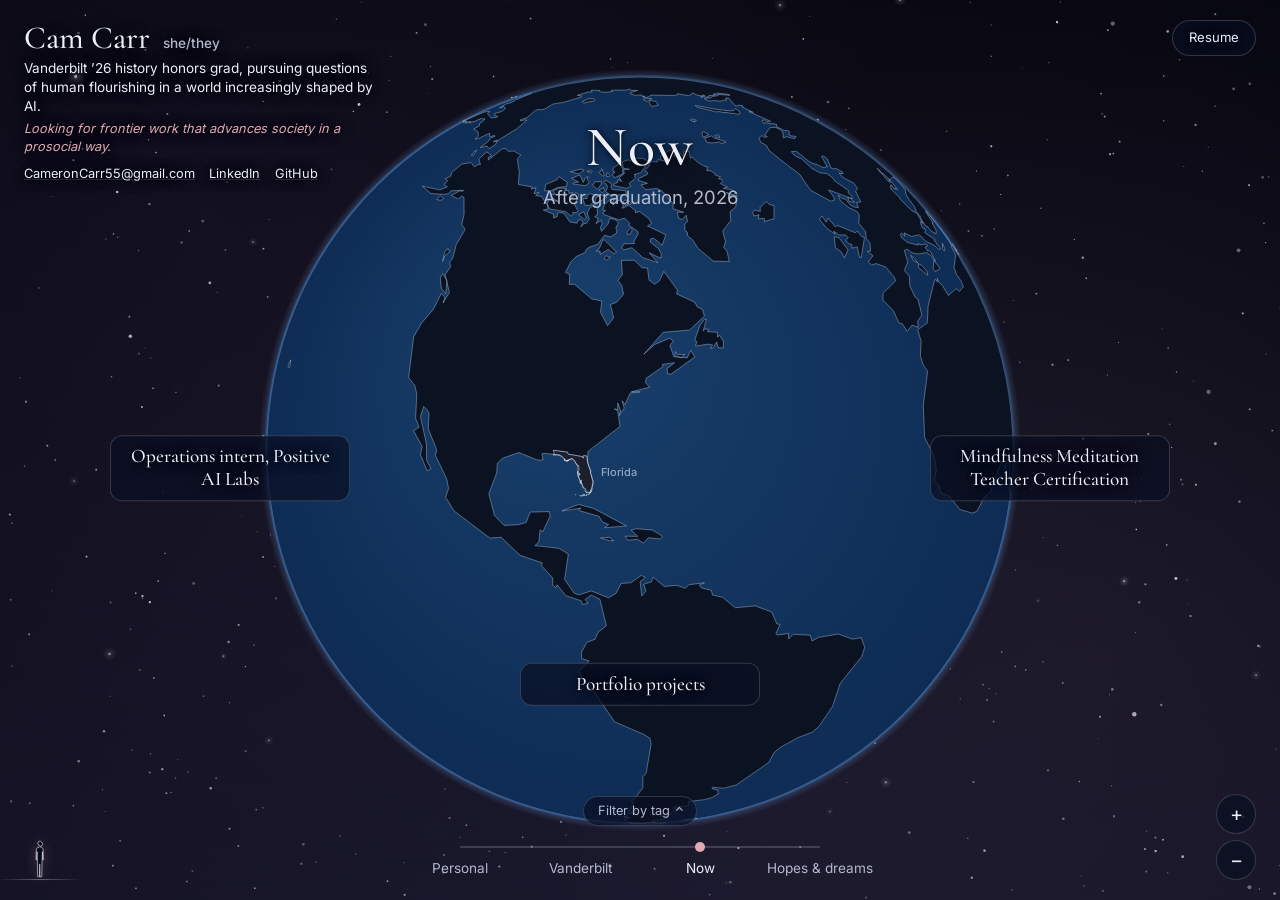
==== commit 85c465ca: "Cards instead of pins; portfolio and resume in Now; no constellation lines Items are quiet cards rat" ====
--- a/index.html
+++ b/index.html
@@ -32,7 +32,6 @@
        here is the keyboard and screen-reader order: header, map, tags,
        timeline, zoom, then the item panel. -->
   <canvas id="sky" aria-hidden="true"></canvas>
-  <canvas id="lines" aria-hidden="true"></canvas>
 
   <header class="site-header">
     <h1 class="identity">
@@ -45,7 +44,8 @@
     <ul class="contact" aria-label="Contact"></ul>
   </header>
 
-  <!-- A plain resume, for visitors who'd rather not zoom. Visible in every era. -->
+  <!-- A plain resume, for visitors who'd rather not zoom. Shown in Now,
+       with the rest of the present-day header. -->
   <a class="resume-link" href="resume.html"></a>
 
   <div class="position">
--- a/styles.css
+++ b/styles.css
@@ -28,7 +28,6 @@
   --accent: #e3a9b3;
   --accent-ink: #26131b;                     /* text on an accent background */
   --accent-glow: rgba(227, 169, 179, 0.7);
-  --constellation: rgba(227, 169, 179, 0.55);
   --line: rgba(232, 236, 245, 0.18);
   --panel: rgba(10, 15, 34, 0.72);
   --panel-solid: rgba(9, 13, 30, 0.95);
@@ -95,10 +94,9 @@
 
 /* ----- Layers ----- */
 
-/* Stack, back to front: sky, constellation lines, eras, fixed UI, panel. */
-
-#sky,
-#lines {
+/* Stack, back to front: sky, eras, fixed UI, panel. */
+
+#sky {
   position: fixed;
   inset: 0;
   width: 100%;
@@ -106,8 +104,6 @@
   z-index: 0;
   pointer-events: none;
 }
-
-#lines { z-index: 1; }
 
 #stage {
   position: fixed;
@@ -216,33 +212,30 @@
 
 /* ----- Items ----- */
 
+/* Each item is a card: a quiet labelled button. (A glowing dot above a
+   label read as a location pin on the map.) */
 .item {
   position: absolute;
   width: min(15rem, 28vw);
   transform: translate(-50%, -50%);
-  padding: 0.5rem 0.6rem;
-  background: none;
-  border: 1px solid transparent;
+  padding: 0.55rem 0.9rem;
+  background: var(--panel);
+  border: 1px solid var(--line);
   border-radius: 12px;
   text-align: center;
   text-shadow: var(--text-halo);
   cursor: pointer;
+  transition: opacity 0.3s, border-color 0.2s, box-shadow 0.3s, background 0.2s;
+}
+
+.item:hover,
+.item.is-selected {
+  border-color: var(--accent);
+  background: var(--panel-solid);
 }
 
 .item:hover .item__title,
 .item.is-selected .item__title { color: var(--accent); }
-
-.item.is-selected { border-color: var(--line); }
-
-.item__star {
-  display: block;
-  width: 8px;
-  height: 8px;
-  margin: 0 auto 0.5rem;
-  border-radius: 50%;
-  background: var(--ink);
-  box-shadow: 0 0 8px 2px var(--star-glow);
-}
 
 .item__parent {
   display: block;
@@ -339,7 +332,7 @@
 .contact a { color: var(--ink); text-decoration-color: var(--line); }
 .contact a:hover { text-decoration-color: var(--accent); }
 
-/* ----- Resume link: top right, in every era ----- */
+/* ----- Resume link: top right, in Now (with the rest of the header) ----- */
 
 .resume-link {
   position: fixed;
@@ -711,17 +704,13 @@
 
 /* ----- Tag filter: lit and dimmed items ----- */
 
-.item { transition: opacity 0.3s; }
-
-body.is-filtering .item { opacity: 0.25; }
+body.is-filtering .item { opacity: 0.3; }
+body.is-filtering .item:hover { opacity: 0.85; }
 body.is-filtering .item.is-lit { opacity: 1; }
 
-.item__star { transition: transform 0.3s, background 0.3s, box-shadow 0.3s; }
-
-.item.is-lit .item__star {
-  background: #fff;
-  box-shadow: 0 0 10px 3px var(--accent-glow);
-  transform: scale(1.5);
+.item.is-lit {
+  border-color: var(--accent);
+  box-shadow: 0 0 14px rgba(227, 169, 179, 0.35);
 }
 
 /* ----- Tag bar (above the timeline) ----- */
@@ -983,22 +972,7 @@
   position: relative;
   list-style: none;
   margin: 0;
-  padding: 0 0 0 2.4rem;
-}
-
-.cluster__lines {
-  position: absolute;
-  inset: 0;
-  width: 100%;
-  height: 100%;
-  overflow: visible;
-  pointer-events: none;
-}
-
-.cluster__lines polyline {
-  fill: none;
-  stroke: var(--constellation);
-  stroke-width: 1;
+  padding: 0 0 0 1.2rem;
 }
 
 .course {
@@ -1009,7 +983,7 @@
 
 .course__star {
   position: absolute;
-  left: calc(-2.4rem + var(--dx, 8px));
+  left: -0.85rem;
   top: 0.85rem;
   width: 7px;
   height: 7px;
@@ -1051,12 +1025,17 @@
 
 body.is-fading .detail { opacity: 0 !important; transition: opacity 0.16s ease; }
 
-/* Items that open a sub-zoom get a faint ring around their star. */
+/* Items that open a sub-zoom say so. */
 .item--zoomable { cursor: zoom-in; }
 
-.item--zoomable .item__star {
-  outline: 1px solid var(--accent);
-  outline-offset: 4px;
+.item--zoomable::after {
+  content: "Zoom in";
+  display: block;
+  margin-top: 0.2rem;
+  font-size: 0.66rem;
+  text-transform: uppercase;
+  letter-spacing: 0.08em;
+  color: var(--ink-dim);
 }
 
 /* ----- Accessibility helpers ----- */
@@ -1099,23 +1078,18 @@
 
 /* ----- Reduced motion: fades instead of zooms ----- */
 
-#stage,
-#lines { transition: opacity 0.16s ease; }
-
-body.is-fading #stage,
-body.is-fading #lines { opacity: 0; }
+#stage { transition: opacity 0.16s ease; }
+
+body.is-fading #stage { opacity: 0; }
 
 @media (prefers-reduced-motion: reduce) {
   .panel { transform: none; }
-  .item__star { transition: none; }
-  .item.is-lit .item__star { transform: none; }
 }
 
 /* ----- Short screens: drop item summaries so items don't collide ----- */
 
 @media (max-height: 640px) {
   .item__summary { display: none; }
-  .item__star { margin-bottom: 0.3rem; }
   .era__head { top: 11%; }
 }
 
@@ -1160,11 +1134,10 @@
   .era__subtitle { font-size: 0.9rem; }
   .era__back { font-size: 0.78rem; padding: 0.4rem 0.8rem; }
 
-  .item { width: 31vw; padding: 0.3rem; }
+  .item { width: 31vw; padding: 0.4rem 0.45rem; }
   .item__title { font-size: 0.98rem; }
   .item__summary { display: none; }
   .item__parent { font-size: 0.66rem; }
-  .item__star { margin-bottom: 0.3rem; }
 
   /* Tags: the button sits above the timeline; the list opens as a card. */
   .tag-bar {
@@ -1174,12 +1147,19 @@
   .tag-bar__groups { padding: 0.65rem 0.75rem; }
   .tag { white-space: nowrap; }
 
+  /* On phones the hint sits centred above "Filter by tag", clear of the
+     items and the buttons. */
   .zoom-hint {
-    right: 4rem;
-    bottom: 7.5rem;
-    max-width: min(13rem, 52vw);
+    left: 50%;
+    right: auto;
+    bottom: 6.4rem;
+    width: min(16rem, 70vw);
+    max-width: none;
+    text-align: center;
     font-size: 0.78rem;
+    transform: translate(-50%, 0.5rem);
   }
+  .zoom-hint.is-shown { transform: translate(-50%, 0); }
 
   .era-nav { bottom: 0.6rem; }
   .era-nav__btn { font-size: 0.72rem; line-height: 1.2; }
@@ -1234,10 +1214,12 @@
 
 .identity__tagline,
 .identity__seeking,
+.resume-link,
 .contact { transition: opacity 0.35s ease, visibility 0.35s; }
 
 body:not([data-era="now"]) .identity__tagline,
 body:not([data-era="now"]) .identity__seeking,
+body:not([data-era="now"]) .resume-link,
 body:not([data-era="now"]) .contact {
   opacity: 0;
   visibility: hidden;
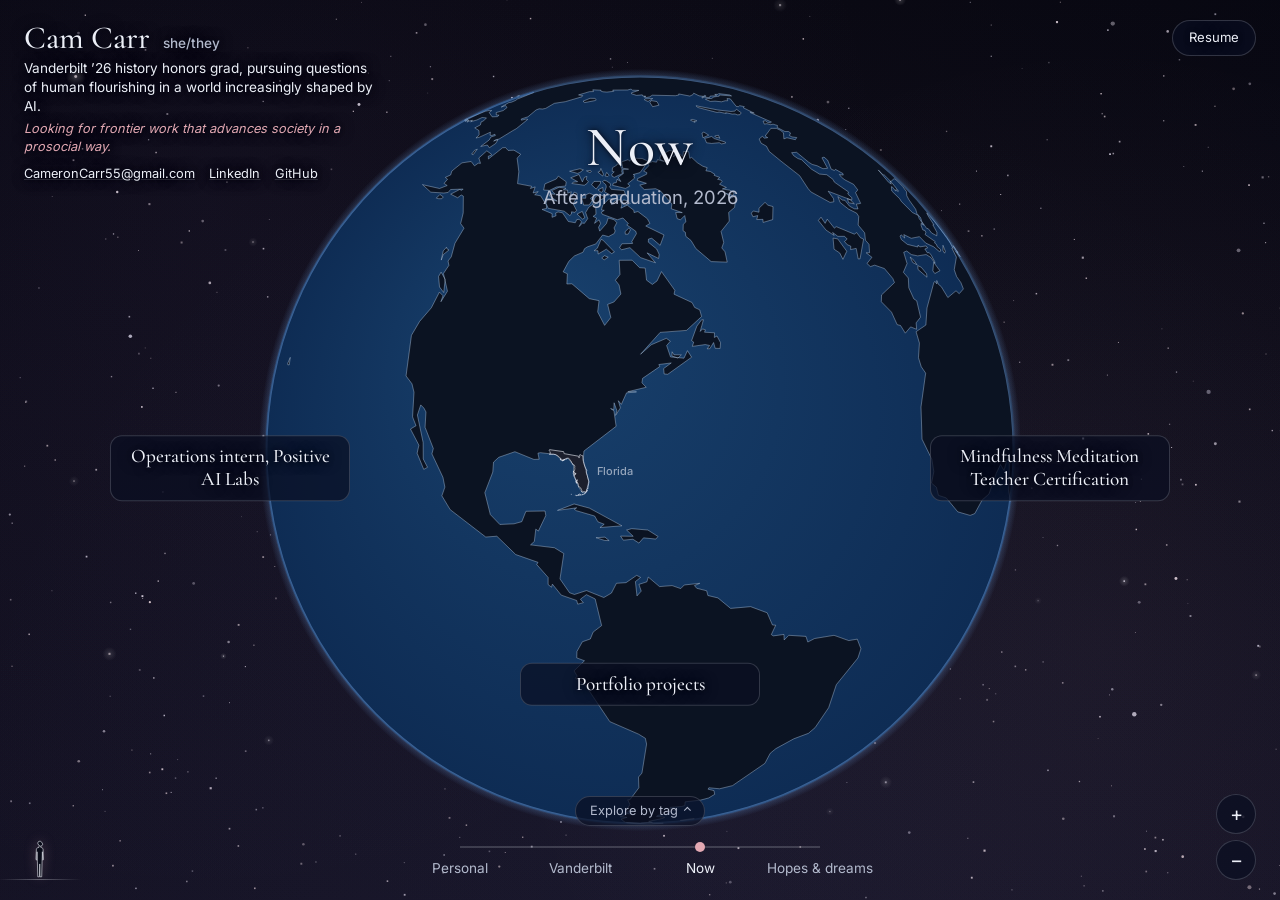
==== commit 72a8ef23: "Explore by tag: each tag opens everything with it, future to past Picking a tag opens a full-screen " ====
--- a/index.html
+++ b/index.html
@@ -86,12 +86,10 @@
     </svg>
   </div>
 
-  <!-- The tag filter: one button that opens the tags above it. -->
+  <!-- Tags: one button that opens the list of tags above it. -->
   <div class="tag-bar" role="group">
     <div class="tag-bar__top">
       <button type="button" class="tag-bar__toggle" aria-expanded="false" aria-controls="tag-groups"></button>
-      <p class="tag-bar__status" role="status" aria-live="polite"></p>
-      <button type="button" class="tag-bar__clear" hidden></button>
     </div>
     <div class="tag-bar__groups" id="tag-groups" hidden></div>
   </div>
@@ -122,6 +120,20 @@
     <button type="button" class="btn panel__back"></button>
   </aside>
 
+  <!-- A tag's view: everything with that tag, from the future back to the
+       past (#tag-leadership, ...). Filled from main.js. -->
+  <dialog class="tag-view" aria-labelledby="tag-view-title" data-scrollable>
+    <div class="tag-view__inner">
+      <button type="button" class="btn tag-view__back"></button>
+      <p class="tag-view__label"></p>
+      <h2 class="tag-view__title" id="tag-view-title" tabindex="-1"></h2>
+      <p class="tag-view__subtitle"></p>
+      <div class="tag-view__eras"></div>
+      <div class="tag-view__more"></div>
+      <div class="tag-view__others"></div>
+    </div>
+  </dialog>
+
   <dialog class="wall" aria-labelledby="wall-title" aria-describedby="wall-note">
     <h2 class="wall__title" id="wall-title"></h2>
     <div class="wall__note" id="wall-note"></div>
--- a/styles.css
+++ b/styles.css
@@ -469,8 +469,8 @@
 
 .zoom-hint {
   position: fixed;
-  right: 5rem;
-  bottom: 1.3rem;
+  right: 1.5rem;
+  bottom: 7.1rem;                     /* just above the + and − buttons */
   z-index: 3;
   max-width: 17rem;
   margin: 0;
@@ -480,7 +480,7 @@
   text-shadow: var(--text-halo);
   pointer-events: none;
   opacity: 0;
-  transform: translateX(0.5rem);
+  transform: translateY(0.5rem);
   transition: opacity 0.6s ease, transform 0.6s ease;
 }
 
@@ -702,16 +702,158 @@
   background: linear-gradient(90deg, transparent, rgba(236, 239, 247, 0.35), transparent);
 }
 
-/* ----- Tag filter: lit and dimmed items ----- */
-
-body.is-filtering .item { opacity: 0.3; }
-body.is-filtering .item:hover { opacity: 0.85; }
-body.is-filtering .item.is-lit { opacity: 1; }
-
-.item.is-lit {
+/* ----- Tag view: everything with one tag, future to past ----- */
+
+.tag-view {
+  position: fixed;
+  inset: 0;
+  width: 100%;
+  height: 100%;
+  max-width: none;
+  max-height: none;
+  margin: 0;
+  padding: 0;
+  border: 0;
+  background: rgba(5, 8, 20, 0.9);
+  -webkit-backdrop-filter: blur(8px);
+  backdrop-filter: blur(8px);          /* keep the map from showing through the text */
+  color: var(--ink);
+  overflow-y: auto;
+  overscroll-behavior: contain;
+  scrollbar-width: thin;
+  scrollbar-color: var(--line) transparent;
+}
+
+.tag-view[open] { animation: tag-view-in 0.35s ease; }
+@keyframes tag-view-in { from { opacity: 0; } }
+
+.tag-view::backdrop { background: transparent; }
+
+.tag-view__inner {
+  max-width: 40rem;
+  margin: 0 auto;
+  padding: 3.5rem 1.5rem 5rem;
+  text-align: center;
+}
+
+.tag-view__back { font-size: 0.85rem; margin-bottom: 1.5rem; }
+
+.tag-view__label {
+  margin: 0;
+  font-size: 0.72rem;
+  text-transform: uppercase;
+  letter-spacing: 0.12em;
+  color: var(--accent);
+}
+
+.tag-view__title {
+  margin: 0.2rem 0 0;
+  font-family: var(--font-display);
+  font-weight: 500;
+  font-size: clamp(2.2rem, 5vw, 3.2rem);
+  line-height: 1.1;
+}
+
+.tag-view__title:focus { outline: none; }
+
+.tag-view__subtitle { margin: 0.5rem 0 0; color: var(--ink-dim); }
+
+.tag-view__era { margin-top: 2.25rem; text-align: left; }
+
+.tag-view__era-title {
+  margin: 0 0 0.6rem;
+  font-family: var(--font-display);
+  font-weight: 500;
+  font-size: 1.35rem;
+  color: var(--ink);
+}
+
+.tag-view__list {
+  list-style: none;
+  margin: 0;
+  padding: 0;
+  display: grid;
+  gap: 0.6rem;
+}
+
+.tag-view__entry {
+  display: block;
+  width: 100%;
+  padding: 0.8rem 1rem;
+  background: var(--panel);
+  border: 1px solid var(--line);
+  border-radius: 12px;
+  text-align: left;
+  cursor: pointer;
+  transition: border-color 0.2s, background 0.2s;
+}
+
+.tag-view__entry:hover {
   border-color: var(--accent);
-  box-shadow: 0 0 14px rgba(227, 169, 179, 0.35);
-}
+  background: var(--panel-solid);
+}
+
+.tag-view__entry-parent {
+  display: block;
+  margin-bottom: 0.1rem;
+  font-size: 0.68rem;
+  text-transform: uppercase;
+  letter-spacing: 0.07em;
+  color: var(--accent);
+}
+
+.tag-view__entry-title {
+  display: block;
+  font-family: var(--font-display);
+  font-weight: 500;
+  font-size: 1.2rem;
+  line-height: 1.25;
+  transition: color 0.2s;
+}
+
+.tag-view__entry:hover .tag-view__entry-title { color: var(--accent); }
+
+.tag-view__entry-summary {
+  display: block;
+  margin-top: 0.2rem;
+  font-size: 0.88rem;
+  line-height: 1.45;
+  color: var(--ink-dim);
+}
+
+.tag-view__more { margin-top: 2rem; color: var(--ink-dim); }
+.tag-view__more:empty { display: none; }
+.tag-view__more p { margin: 0 0 0.6rem; }
+
+.tag-view__others {
+  margin-top: 2.75rem;
+  display: flex;
+  flex-wrap: wrap;
+  justify-content: center;
+  gap: 0.35rem;
+}
+
+.tag-view__others-title {
+  flex-basis: 100%;
+  margin: 0 0 0.3rem;
+  font-size: 0.72rem;
+  font-weight: 400;
+  text-transform: uppercase;
+  letter-spacing: 0.1em;
+  color: var(--ink-dim);
+}
+
+/* The tags in an item's panel open their tag view. */
+.panel__tag {
+  padding: 0;
+  border: 0;
+  background: none;
+  font: inherit;
+  color: inherit;
+  cursor: pointer;
+}
+
+.panel__tags li:has(.panel__tag:hover) { border-color: var(--accent); color: var(--ink); }
 
 /* ----- Tag bar (above the timeline) ----- */
 
@@ -764,30 +906,7 @@
 .tag-bar__toggle[aria-expanded="true"]::after { transform: rotate(45deg); margin-bottom: 0.32em; }
 
 .tag-bar__toggle:hover,
-.tag-bar__toggle[aria-expanded="true"],
-.tag-bar__toggle.is-active { color: var(--ink); border-color: var(--accent); }
-
-.tag-bar__status {
-  margin: 0;
-  font-size: 0.8rem;
-  color: var(--accent);
-  text-shadow: var(--text-halo);
-}
-
-.tag-bar__status:empty { display: none; }
-
-.tag-bar__clear {
-  padding: 0;
-  border: 0;
-  background: none;
-  font-size: 0.8rem;
-  color: var(--ink-dim);
-  text-decoration: underline;
-  text-decoration-color: var(--line);
-  cursor: pointer;
-}
-
-.tag-bar__clear:hover { color: var(--ink); }
+.tag-bar__toggle[aria-expanded="true"] { color: var(--ink); border-color: var(--accent); }
 
 .tag-bar__groups {
   display: flex;
@@ -1061,7 +1180,8 @@
 .zoom-btn:focus-visible,
 .btn:focus-visible,
 .panel__close:focus-visible,
-.tag-bar__clear:focus-visible,
+.tag-view__entry:focus-visible,
+.panel__tag:focus-visible,
 .tag-bar__toggle:focus-visible,
 .resume-link:focus-visible,
 .contact a:focus-visible {
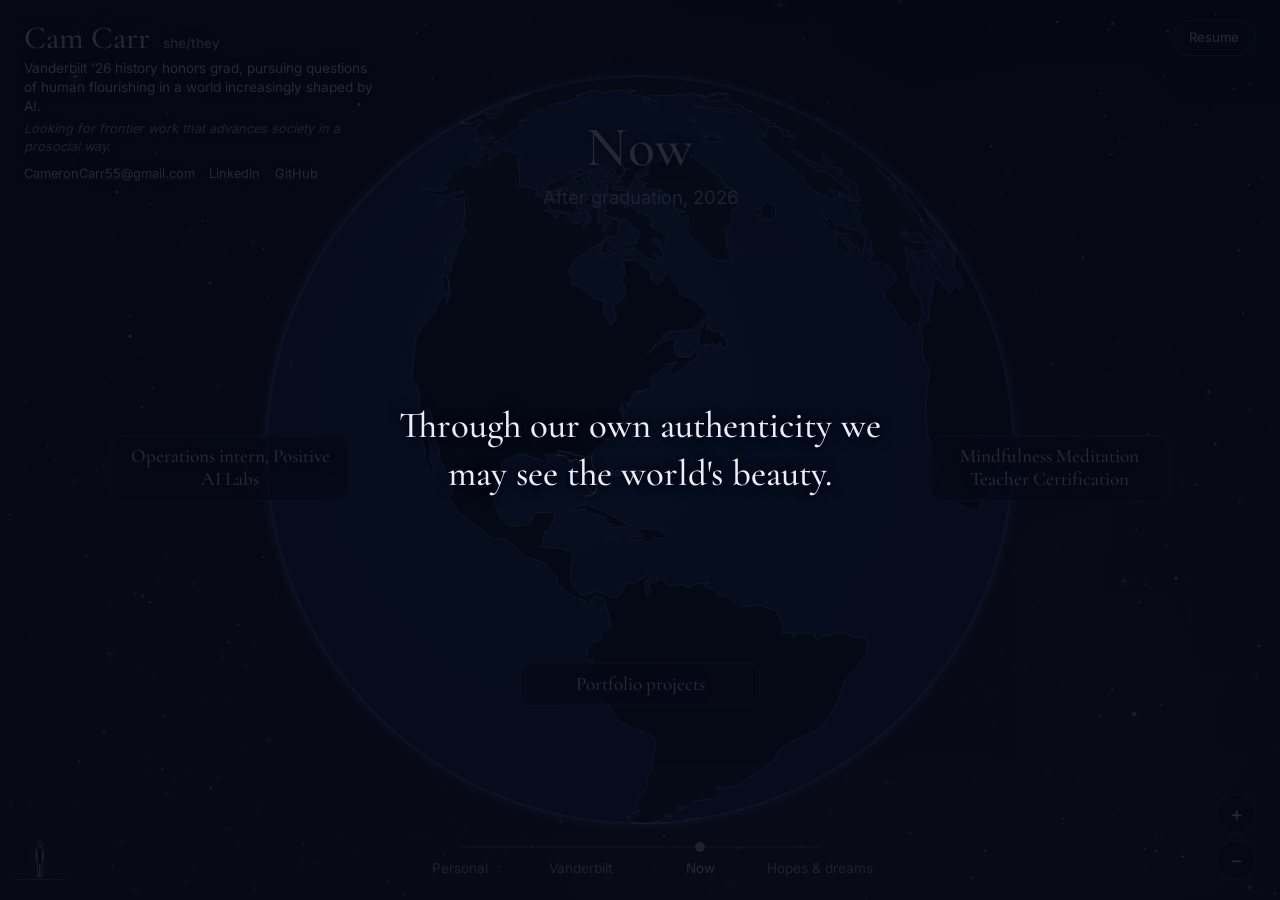
==== commit 8d16730c: "Remove tags; show coursework grades without plus or minus Tags are gone: the tag button, panel tag c" ====
--- a/index.html
+++ b/index.html
@@ -29,7 +29,7 @@
 </head>
 <body>
   <!-- Visual layers. Everything below is positioned with CSS, so the order
-       here is the keyboard and screen-reader order: header, map, tags,
+       here is the keyboard and screen-reader order: header, map,
        timeline, zoom, then the item panel. -->
   <canvas id="sky" aria-hidden="true"></canvas>
 
@@ -86,14 +86,6 @@
     </svg>
   </div>
 
-  <!-- Tags: one button that opens the list of tags above it. -->
-  <div class="tag-bar" role="group">
-    <div class="tag-bar__top">
-      <button type="button" class="tag-bar__toggle" aria-expanded="false" aria-controls="tag-groups"></button>
-    </div>
-    <div class="tag-bar__groups" id="tag-groups" hidden></div>
-  </div>
-
   <nav class="era-nav" aria-label="Eras">
     <span class="era-nav__track" aria-hidden="true"><span class="era-nav__marker"></span></span>
     <ol class="era-nav__list"></ol>
@@ -115,24 +107,9 @@
     <p class="panel__summary"></p>
     <div class="panel__body"></div>
     <ul class="panel__links" aria-label="Links"></ul>
-    <ul class="panel__tags" aria-label="Tags"></ul>
     <div class="panel__children"></div>
     <button type="button" class="btn panel__back"></button>
   </aside>
-
-  <!-- A tag's view: everything with that tag, from the future back to the
-       past (#tag-leadership, ...). Filled from main.js. -->
-  <dialog class="tag-view" aria-labelledby="tag-view-title" data-scrollable>
-    <div class="tag-view__inner">
-      <button type="button" class="btn tag-view__back"></button>
-      <p class="tag-view__label"></p>
-      <h2 class="tag-view__title" id="tag-view-title" tabindex="-1"></h2>
-      <p class="tag-view__subtitle"></p>
-      <div class="tag-view__eras"></div>
-      <div class="tag-view__more"></div>
-      <div class="tag-view__others"></div>
-    </div>
-  </dialog>
 
   <dialog class="wall" aria-labelledby="wall-title" aria-describedby="wall-note">
     <h2 class="wall__title" id="wall-title"></h2>
--- a/styles.css
+++ b/styles.css
@@ -115,8 +115,7 @@
 .site-header,
 .position,
 .era-nav,
-.zoom-controls,
-.tag-bar { z-index: 3; }
+.zoom-controls { z-index: 3; }
 
 /* ----- Eras -----
    Every era is a full-viewport box scaled around the center. Each earlier era
@@ -588,23 +587,6 @@
 
 .panel__links a { display: inline-block; text-decoration: none; font-size: 0.9rem; }
 
-.panel__tags {
-  list-style: none;
-  margin: 1rem 0 0;
-  padding: 0;
-  display: flex;
-  flex-wrap: wrap;
-  gap: 0.4rem;
-}
-
-.panel__tags li {
-  padding: 0.15rem 0.6rem;
-  border: 1px solid var(--line);
-  border-radius: 999px;
-  font-size: 0.8rem;
-  color: var(--ink-dim);
-}
-
 .panel__children h3 {
   margin: 1.5rem 0 0.5rem;
   font-size: 0.75rem;
@@ -700,259 +682,6 @@
   height: 1px;
   transform: translateX(-50%);
   background: linear-gradient(90deg, transparent, rgba(236, 239, 247, 0.35), transparent);
-}
-
-/* ----- Tag view: everything with one tag, future to past ----- */
-
-.tag-view {
-  position: fixed;
-  inset: 0;
-  width: 100%;
-  height: 100%;
-  max-width: none;
-  max-height: none;
-  margin: 0;
-  padding: 0;
-  border: 0;
-  background: rgba(5, 8, 20, 0.9);
-  -webkit-backdrop-filter: blur(8px);
-  backdrop-filter: blur(8px);          /* keep the map from showing through the text */
-  color: var(--ink);
-  overflow-y: auto;
-  overscroll-behavior: contain;
-  scrollbar-width: thin;
-  scrollbar-color: var(--line) transparent;
-}
-
-.tag-view[open] { animation: tag-view-in 0.35s ease; }
-@keyframes tag-view-in { from { opacity: 0; } }
-
-.tag-view::backdrop { background: transparent; }
-
-.tag-view__inner {
-  max-width: 40rem;
-  margin: 0 auto;
-  padding: 3.5rem 1.5rem 5rem;
-  text-align: center;
-}
-
-.tag-view__back { font-size: 0.85rem; margin-bottom: 1.5rem; }
-
-.tag-view__label {
-  margin: 0;
-  font-size: 0.72rem;
-  text-transform: uppercase;
-  letter-spacing: 0.12em;
-  color: var(--accent);
-}
-
-.tag-view__title {
-  margin: 0.2rem 0 0;
-  font-family: var(--font-display);
-  font-weight: 500;
-  font-size: clamp(2.2rem, 5vw, 3.2rem);
-  line-height: 1.1;
-}
-
-.tag-view__title:focus { outline: none; }
-
-.tag-view__subtitle { margin: 0.5rem 0 0; color: var(--ink-dim); }
-
-.tag-view__era { margin-top: 2.25rem; text-align: left; }
-
-.tag-view__era-title {
-  margin: 0 0 0.6rem;
-  font-family: var(--font-display);
-  font-weight: 500;
-  font-size: 1.35rem;
-  color: var(--ink);
-}
-
-.tag-view__list {
-  list-style: none;
-  margin: 0;
-  padding: 0;
-  display: grid;
-  gap: 0.6rem;
-}
-
-.tag-view__entry {
-  display: block;
-  width: 100%;
-  padding: 0.8rem 1rem;
-  background: var(--panel);
-  border: 1px solid var(--line);
-  border-radius: 12px;
-  text-align: left;
-  cursor: pointer;
-  transition: border-color 0.2s, background 0.2s;
-}
-
-.tag-view__entry:hover {
-  border-color: var(--accent);
-  background: var(--panel-solid);
-}
-
-.tag-view__entry-parent {
-  display: block;
-  margin-bottom: 0.1rem;
-  font-size: 0.68rem;
-  text-transform: uppercase;
-  letter-spacing: 0.07em;
-  color: var(--accent);
-}
-
-.tag-view__entry-title {
-  display: block;
-  font-family: var(--font-display);
-  font-weight: 500;
-  font-size: 1.2rem;
-  line-height: 1.25;
-  transition: color 0.2s;
-}
-
-.tag-view__entry:hover .tag-view__entry-title { color: var(--accent); }
-
-.tag-view__entry-summary {
-  display: block;
-  margin-top: 0.2rem;
-  font-size: 0.88rem;
-  line-height: 1.45;
-  color: var(--ink-dim);
-}
-
-.tag-view__more { margin-top: 2rem; color: var(--ink-dim); }
-.tag-view__more:empty { display: none; }
-.tag-view__more p { margin: 0 0 0.6rem; }
-
-.tag-view__others {
-  margin-top: 2.75rem;
-  display: flex;
-  flex-wrap: wrap;
-  justify-content: center;
-  gap: 0.35rem;
-}
-
-.tag-view__others-title {
-  flex-basis: 100%;
-  margin: 0 0 0.3rem;
-  font-size: 0.72rem;
-  font-weight: 400;
-  text-transform: uppercase;
-  letter-spacing: 0.1em;
-  color: var(--ink-dim);
-}
-
-/* The tags in an item's panel open their tag view. */
-.panel__tag {
-  padding: 0;
-  border: 0;
-  background: none;
-  font: inherit;
-  color: inherit;
-  cursor: pointer;
-}
-
-.panel__tags li:has(.panel__tag:hover) { border-color: var(--accent); color: var(--ink); }
-
-/* ----- Tag bar (above the timeline) ----- */
-
-.tag-bar {
-  position: fixed;
-  left: 50%;
-  bottom: 4.6rem;
-  transform: translateX(-50%);
-  width: max-content;
-  max-width: calc(100vw - 9rem);
-  display: flex;
-  flex-direction: column-reverse;     /* the tags open above the button */
-  align-items: center;
-  gap: 0.5rem;
-  text-align: center;
-}
-
-.tag-bar__top {
-  display: flex;
-  justify-content: center;
-  align-items: center;
-  flex-wrap: wrap;
-  gap: 0.3rem 0.7rem;
-}
-
-.tag-bar__toggle {
-  padding: 0.3rem 0.9rem;
-  border: 1px solid var(--line);
-  border-radius: 999px;
-  background: var(--panel);
-  font-size: 0.8rem;
-  color: var(--ink-dim);
-  cursor: pointer;
-  transition: color 0.2s, border-color 0.2s;
-}
-
-.tag-bar__toggle::after {
-  content: "";
-  display: inline-block;
-  width: 0.38em;
-  height: 0.38em;
-  margin: 0 0 0.18em 0.5em;
-  border-right: 1px solid currentColor;
-  border-bottom: 1px solid currentColor;
-  transform: rotate(-135deg);           /* a small chevron pointing up */
-  vertical-align: middle;
-  transition: transform 0.2s;
-}
-
-.tag-bar__toggle[aria-expanded="true"]::after { transform: rotate(45deg); margin-bottom: 0.32em; }
-
-.tag-bar__toggle:hover,
-.tag-bar__toggle[aria-expanded="true"] { color: var(--ink); border-color: var(--accent); }
-
-.tag-bar__groups {
-  display: flex;
-  flex-direction: column;
-  align-items: center;
-  gap: 0.45rem;
-  padding: 0.75rem 1rem;
-  border: 1px solid var(--line);
-  border-radius: 14px;
-  background: var(--panel-solid);
-  box-shadow: 0 10px 30px rgba(0, 0, 0, 0.4);
-}
-
-.tag-group {
-  display: flex;
-  flex-wrap: wrap;
-  justify-content: center;
-  align-items: center;
-  gap: 0.3rem;
-}
-
-.tag-group__label {
-  margin-right: 0.2rem;
-  font-size: 0.68rem;
-  text-transform: uppercase;
-  letter-spacing: 0.08em;
-  color: var(--ink-dim);
-}
-
-.tag {
-  padding: 0.12rem 0.6rem;
-  border: 1px solid var(--line);
-  border-radius: 999px;
-  background: var(--panel);
-  font-size: 0.78rem;
-  color: var(--ink-dim);
-  cursor: pointer;
-  transition: color 0.2s, border-color 0.2s, background 0.2s;
-}
-
-.tag:hover { color: var(--ink); border-color: var(--accent); }
-
-.tag[aria-pressed="true"] {
-  background: var(--accent);
-  border-color: var(--accent);
-  color: var(--accent-ink);
 }
 
 /* ----- The opening line ----- */
@@ -1139,9 +868,6 @@
   color: var(--ink-dim);
 }
 
-/* Inside a sub-zoom the tag filter doesn't apply. */
-body.in-detail .tag-bar { visibility: hidden; }
-
 body.is-fading .detail { opacity: 0 !important; transition: opacity 0.16s ease; }
 
 /* Items that open a sub-zoom say so. */
@@ -1175,14 +901,10 @@
 /* Focus rings: one clear style everywhere, drawn outside the control. */
 .item:focus-visible,
 .era__portal:focus-visible,
-.tag:focus-visible,
 .era-nav__btn:focus-visible,
 .zoom-btn:focus-visible,
 .btn:focus-visible,
 .panel__close:focus-visible,
-.tag-view__entry:focus-visible,
-.panel__tag:focus-visible,
-.tag-bar__toggle:focus-visible,
 .resume-link:focus-visible,
 .contact a:focus-visible {
   outline: 2px solid var(--accent);
@@ -1259,21 +981,13 @@
   .item__summary { display: none; }
   .item__parent { font-size: 0.66rem; }
 
-  /* Tags: the button sits above the timeline; the list opens as a card. */
-  .tag-bar {
-    bottom: 3.9rem;
-    max-width: calc(100vw - 2rem);
-  }
-  .tag-bar__groups { padding: 0.65rem 0.75rem; }
-  .tag { white-space: nowrap; }
-
-  /* On phones the hint sits centred above "Filter by tag", clear of the
+  /* On phones the hint sits centred just above the timeline, clear of the
      items and the buttons. */
   .zoom-hint {
     left: 50%;
     right: auto;
-    bottom: 6.4rem;
-    width: min(16rem, 70vw);
+    bottom: 4.4rem;
+    width: min(15rem, 62vw);
     max-width: none;
     text-align: center;
     font-size: 0.78rem;
@@ -1284,10 +998,10 @@
   .era-nav { bottom: 0.6rem; }
   .era-nav__btn { font-size: 0.72rem; line-height: 1.2; }
 
-  .zoom-controls { right: 1rem; bottom: 7.4rem; }
+  .zoom-controls { right: 1rem; bottom: 4.4rem; }
   .zoom-btn { width: 2.25rem; height: 2.25rem; font-size: 1.1rem; }
 
-  .figure { left: 1.1rem; bottom: 7.6rem; }
+  .figure { left: 1.1rem; bottom: 4.6rem; }
 
   /* In a sub-zoom the list needs the width; its back button and the
      timeline are the way out. */
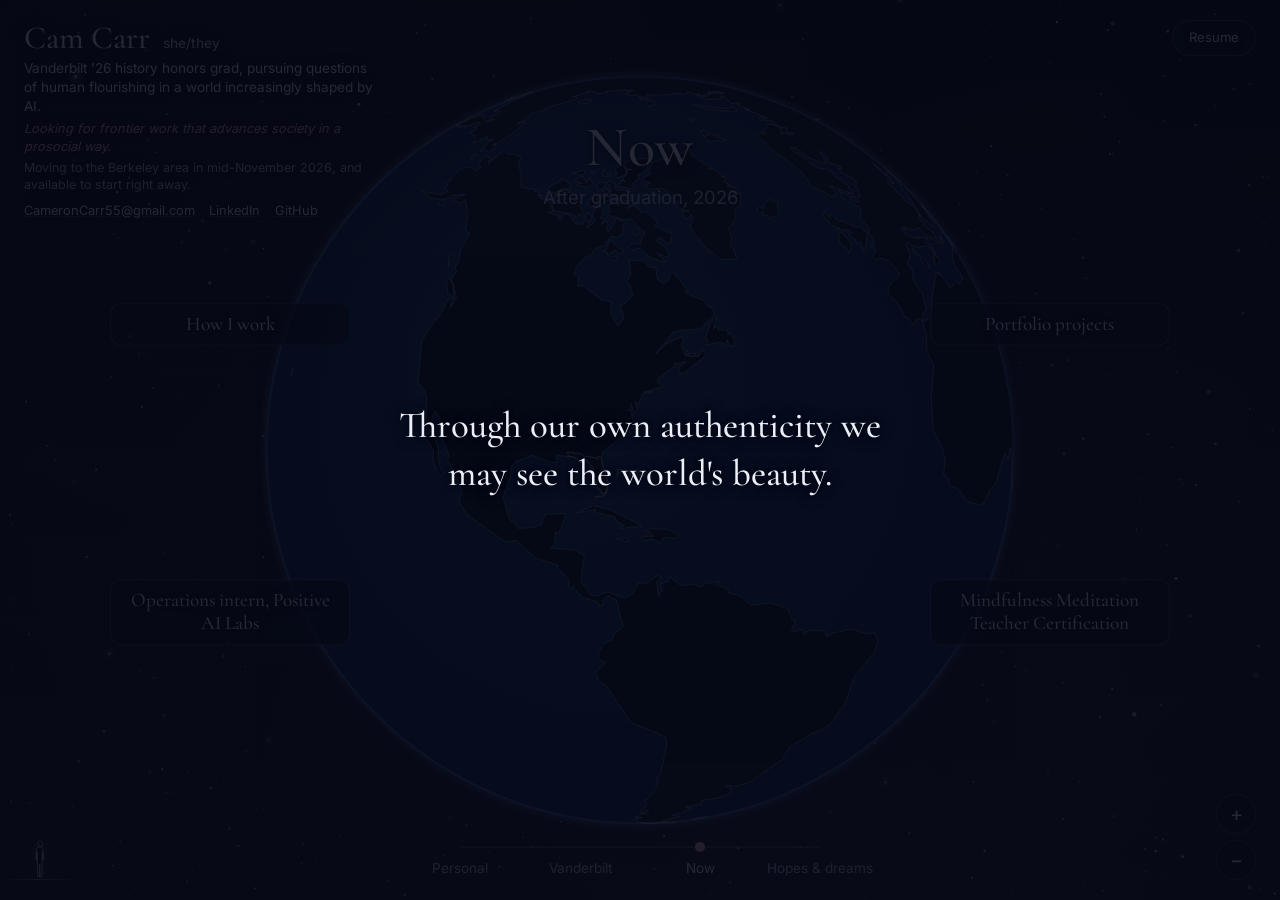
==== commit b2cc5431: "Career profile: How I work, Where I want to be, portfolio projects Adds Cam's strengths and goals fr" ====
--- a/index.html
+++ b/index.html
@@ -41,6 +41,7 @@
     <p class="identity__full"></p>
     <p class="identity__tagline"></p>
     <p class="identity__seeking"></p>
+    <p class="identity__availability"></p>
     <ul class="contact" aria-label="Contact"></ul>
   </header>
 
--- a/styles.css
+++ b/styles.css
@@ -304,6 +304,16 @@
 
 .identity__seeking:empty { display: none; }
 
+/* Where and when she can start, under the seeking line. */
+.identity__availability {
+  margin: -0.35rem 0 0.5rem;
+  font-size: 0.78rem;
+  line-height: 1.4;
+  color: var(--ink-dim);
+}
+
+.identity__availability:empty { display: none; }
+
 .identity__pronouns {
   font-family: var(--font-body);
   font-size: 0.85rem;
@@ -944,12 +954,13 @@
   .identity { font-size: 1.45rem; }
   .identity__tagline { font-size: 0.72rem; margin: 0.4rem 0 0.3rem; }
   .identity__seeking { font-size: 0.72rem; margin-top: -0.15rem; }
+  .identity__availability { font-size: 0.7rem; }
   /* Below the name, the header can use the full width: the Resume button
      only shares the first line. */
   .site-header { max-width: calc(100vw - 2rem); }
   .identity { max-width: calc(100vw - 8rem); }
   /* In Now the header is taller, so the era title sits a little lower. */
-  .era[data-era="now"] .era__head { top: 21%; }
+  .era[data-era="now"] .era__head { top: 23.5%; }
   .identity__full { display: none; }   /* the name and tagline say enough on a phone */
 
   /* The timeline already shows where you are; keep the label for screen
@@ -1048,13 +1059,21 @@
 
 .identity__tagline,
 .identity__seeking,
+.identity__availability,
 .resume-link,
 .contact { transition: opacity 0.35s ease, visibility 0.35s; }
 
 body:not([data-era="now"]) .identity__tagline,
 body:not([data-era="now"]) .identity__seeking,
+body:not([data-era="now"]) .identity__availability,
 body:not([data-era="now"]) .resume-link,
 body:not([data-era="now"]) .contact {
   opacity: 0;
   visibility: hidden;
 }
+
+/* Short phones: in Now, the header (name, tagline, availability) fills the
+   top, so the era title gives way; the timeline still marks Now. */
+@media (max-width: 700px) and (max-height: 700px) {
+  .era[data-era="now"] .era__head { display: none; }
+}
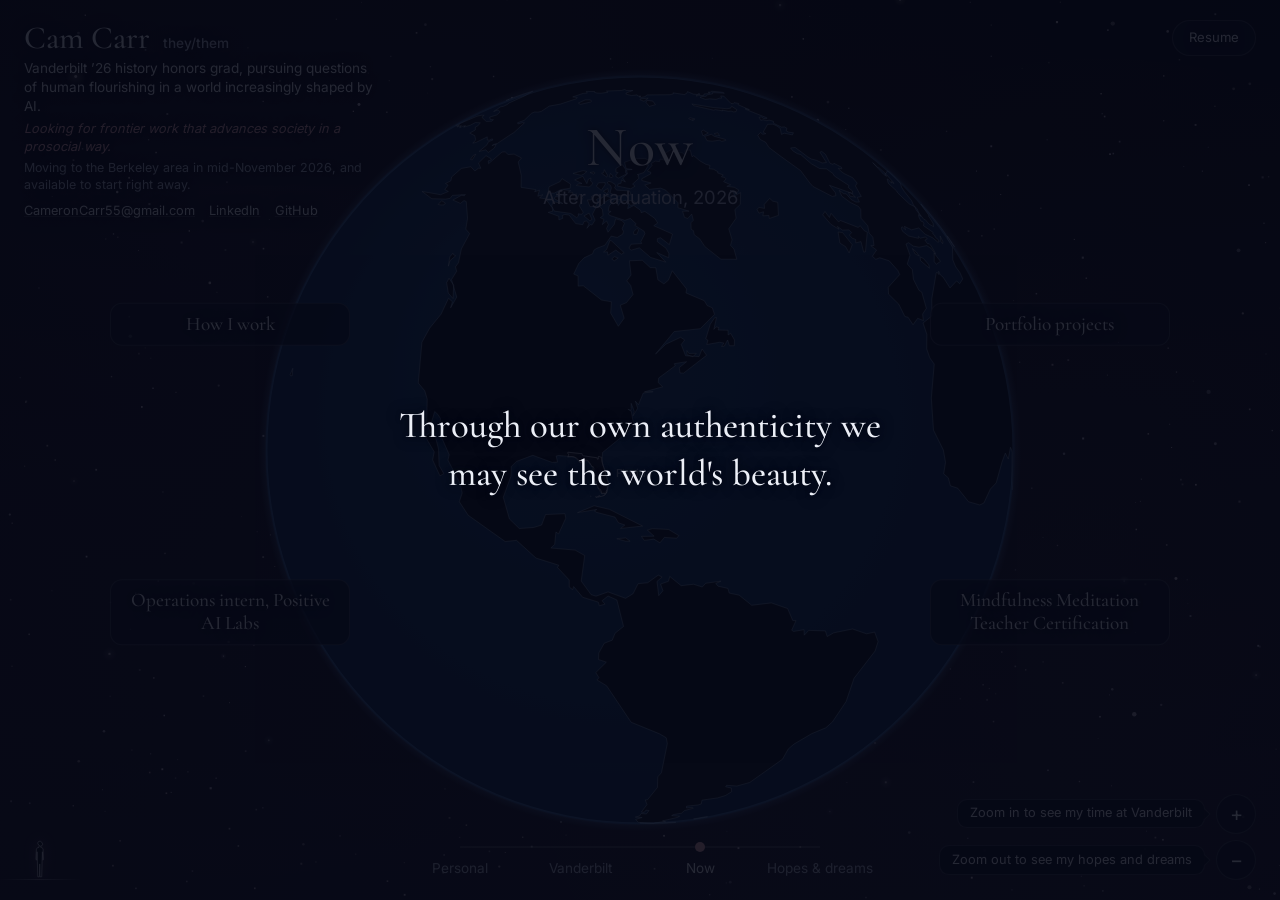
==== commit aed9b4e9: "They/them; zoom bubbles; resume in every era; PAL end date Pronouns are they/them (header, resume, l" ====
--- a/index.html
+++ b/index.html
@@ -95,9 +95,17 @@
   <!-- First-visit hint beside the zoom buttons; gone after the first zoom. -->
   <p class="zoom-hint" hidden></p>
 
+  <!-- Each button has a speech bubble naming where it goes (main.js keeps
+       the text and the button's label in step with the era). -->
   <div class="zoom-controls" role="group" aria-label="Zoom">
-    <button type="button" class="zoom-btn" data-zoom="in" aria-label="Zoom in, back in time" title="Zoom in: back in time">+</button>
-    <button type="button" class="zoom-btn" data-zoom="out" aria-label="Zoom out, forward in time" title="Zoom out: forward in time">&minus;</button>
+    <div class="zoom-row">
+      <span class="zoom-bubble" data-zoom-bubble="in" aria-hidden="true"></span>
+      <button type="button" class="zoom-btn" data-zoom="in" aria-label="Zoom in, back in time">+</button>
+    </div>
+    <div class="zoom-row">
+      <span class="zoom-bubble" data-zoom-bubble="out" aria-hidden="true"></span>
+      <button type="button" class="zoom-btn" data-zoom="out" aria-label="Zoom out, forward in time">&minus;</button>
+    </div>
   </div>
 
   <aside class="panel" id="panel" aria-labelledby="panel-title" hidden data-scrollable>
--- a/styles.css
+++ b/styles.css
@@ -341,7 +341,7 @@
 .contact a { color: var(--ink); text-decoration-color: var(--line); }
 .contact a:hover { text-decoration-color: var(--accent); }
 
-/* ----- Resume link: top right, in Now (with the rest of the header) ----- */
+/* ----- Resume link: top right, in every era ----- */
 
 .resume-link {
   position: fixed;
@@ -473,6 +473,58 @@
 .zoom-btn:hover { border-color: var(--accent); }
 
 .zoom-btn[aria-disabled="true"] { opacity: 0.35; cursor: default; }
+
+/* A speech bubble beside each zoom button, its tail pointing at the button. */
+.zoom-row {
+  position: relative;
+  display: flex;
+  justify-content: flex-end;
+}
+
+.zoom-bubble {
+  position: absolute;
+  right: calc(100% + 0.7rem);
+  top: 50%;
+  transform: translateY(-50%);
+  width: max-content;
+  white-space: nowrap;                /* one line on desktop; phones may wrap */
+  padding: 0.35rem 0.75rem;
+  border: 1px solid var(--line);
+  border-radius: 10px;
+  background: var(--panel-solid);
+  font-size: 0.8rem;
+  line-height: 1.3;
+  text-align: right;
+  color: var(--ink);
+  cursor: pointer;
+  transition: border-color 0.2s, color 0.2s;
+}
+
+/* The tail: a small diamond tucked half under the bubble's right edge. */
+.zoom-bubble::after {
+  content: "";
+  position: absolute;
+  right: -5px;
+  top: 50%;
+  width: 8px;
+  height: 8px;
+  margin-top: -4px;
+  background: inherit;
+  border-top: 1px solid var(--line);
+  border-right: 1px solid var(--line);
+  transform: rotate(45deg);
+}
+
+.zoom-bubble:hover,
+.zoom-row:has(.zoom-btn:hover) .zoom-bubble { border-color: var(--accent); color: var(--accent); }
+.zoom-bubble:hover::after,
+.zoom-row:has(.zoom-btn:hover) .zoom-bubble::after { border-color: var(--accent); }
+
+/* Medium screens: the timeline is wide enough to reach the bottom-right
+   corner, so the buttons and their bubbles sit just above it. */
+@media (min-width: 701px) and (max-width: 1200px) {
+  .zoom-controls { bottom: 4.6rem; }
+}
 
 /* ----- Zoom hint: first visit only, beside the buttons ----- */
 
@@ -992,19 +1044,7 @@
   .item__summary { display: none; }
   .item__parent { font-size: 0.66rem; }
 
-  /* On phones the hint sits centred just above the timeline, clear of the
-     items and the buttons. */
-  .zoom-hint {
-    left: 50%;
-    right: auto;
-    bottom: 4.4rem;
-    width: min(15rem, 62vw);
-    max-width: none;
-    text-align: center;
-    font-size: 0.78rem;
-    transform: translate(-50%, 0.5rem);
-  }
-  .zoom-hint.is-shown { transform: translate(-50%, 0); }
+  .zoom-bubble { white-space: normal; max-width: min(13rem, 58vw); font-size: 0.74rem; padding: 0.3rem 0.6rem; }
 
   .era-nav { bottom: 0.6rem; }
   .era-nav__btn { font-size: 0.72rem; line-height: 1.2; }
@@ -1060,13 +1100,11 @@
 .identity__tagline,
 .identity__seeking,
 .identity__availability,
-.resume-link,
 .contact { transition: opacity 0.35s ease, visibility 0.35s; }
 
 body:not([data-era="now"]) .identity__tagline,
 body:not([data-era="now"]) .identity__seeking,
 body:not([data-era="now"]) .identity__availability,
-body:not([data-era="now"]) .resume-link,
 body:not([data-era="now"]) .contact {
   opacity: 0;
   visibility: hidden;
@@ -1076,4 +1114,17 @@
    top, so the era title gives way; the timeline still marks Now. */
 @media (max-width: 700px) and (max-height: 700px) {
   .era[data-era="now"] .era__head { display: none; }
-}
+  /* No room for the zoom bubbles; the buttons remain. */
+  .zoom-bubble { display: none; }
+}
+
+/* Short windows of any width: the bubbles would sit on the items. */
+@media (max-height: 650px) {
+  .zoom-bubble { display: none; }
+}
+
+/* The first-visit hint needs the room of a wide screen; elsewhere it would
+   sit on the cards, and the zoom bubbles already say what + and - do. */
+@media (max-width: 1200px) {
+  .zoom-hint { display: none; }
+}
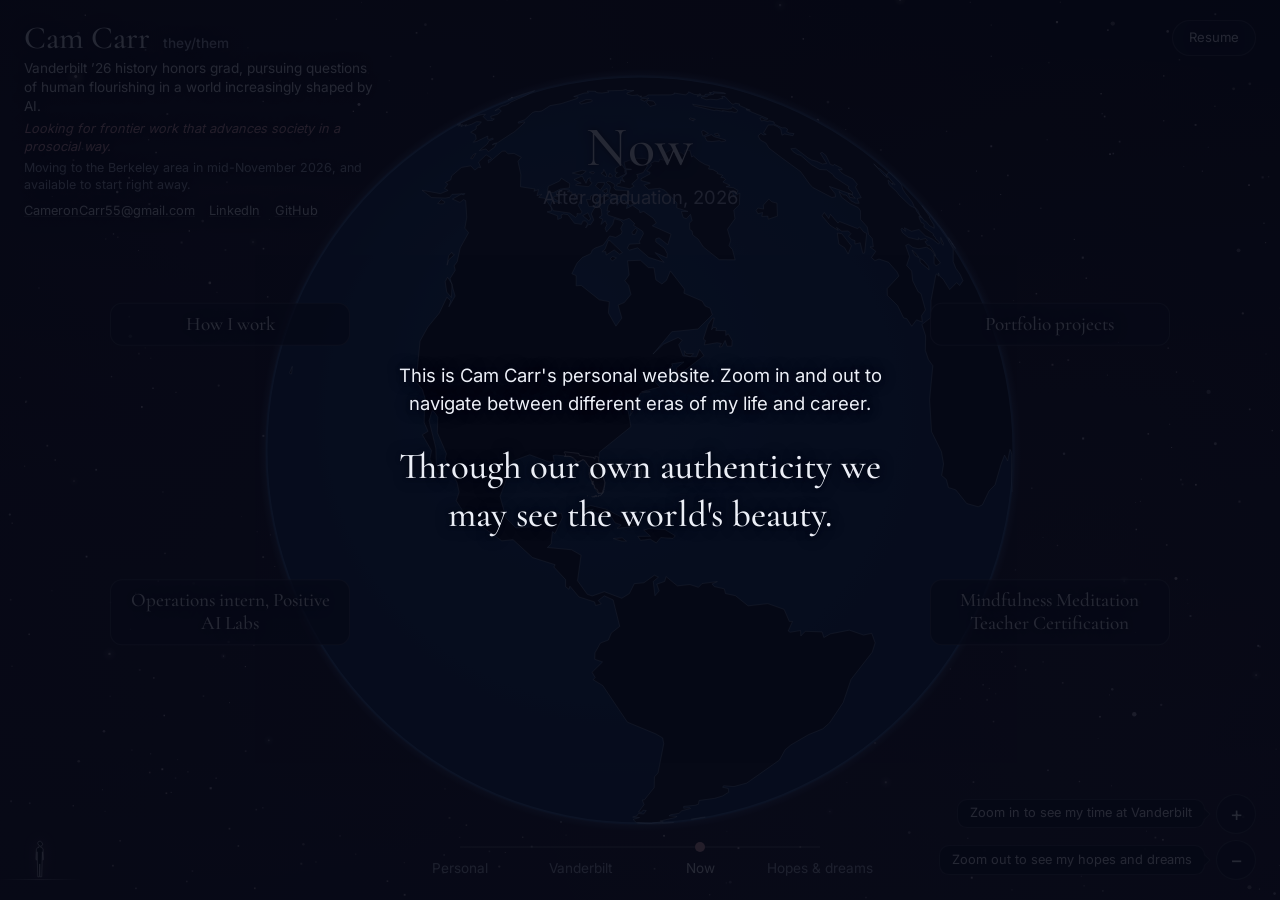
==== commit c6b4c1f8: "Opening card: an introduction above the quote Co-Authored-By: Claude Opus 5.5 <noreply@anthropic.com" ====
--- a/index.html
+++ b/index.html
@@ -130,9 +130,13 @@
     </div>
   </dialog>
 
-  <!-- The one-line opening, shown once per visit (UI_TEXT.openingLine). -->
+  <!-- The opening card, shown once per visit: an introduction, then the
+       quote (UI_TEXT.openingIntro, UI_TEXT.openingLine). -->
   <div class="opening" role="status" aria-live="polite" hidden>
-    <p class="opening__line"></p>
+    <div class="opening__inner">
+      <p class="opening__intro"></p>
+      <p class="opening__line"></p>
+    </div>
   </div>
 
   <noscript><p class="noscript">This site needs JavaScript to run.</p></noscript>
--- a/styles.css
+++ b/styles.css
@@ -763,8 +763,21 @@
 
 .opening.is-shown { opacity: 1; }
 
+.opening__inner { max-width: 34rem; }
+
+/* The introduction, then the quote below it. */
+.opening__intro {
+  margin: 0 0 1.6rem;
+  text-align: center;
+  font-size: clamp(1rem, 1.6vw, 1.15rem);
+  line-height: 1.55;
+  color: var(--ink);
+  text-shadow: var(--text-halo);
+}
+
+.opening__intro:empty { display: none; }
+
 .opening__line {
-  max-width: 34rem;
   margin: 0;
   text-align: center;
   font-family: var(--font-display);
